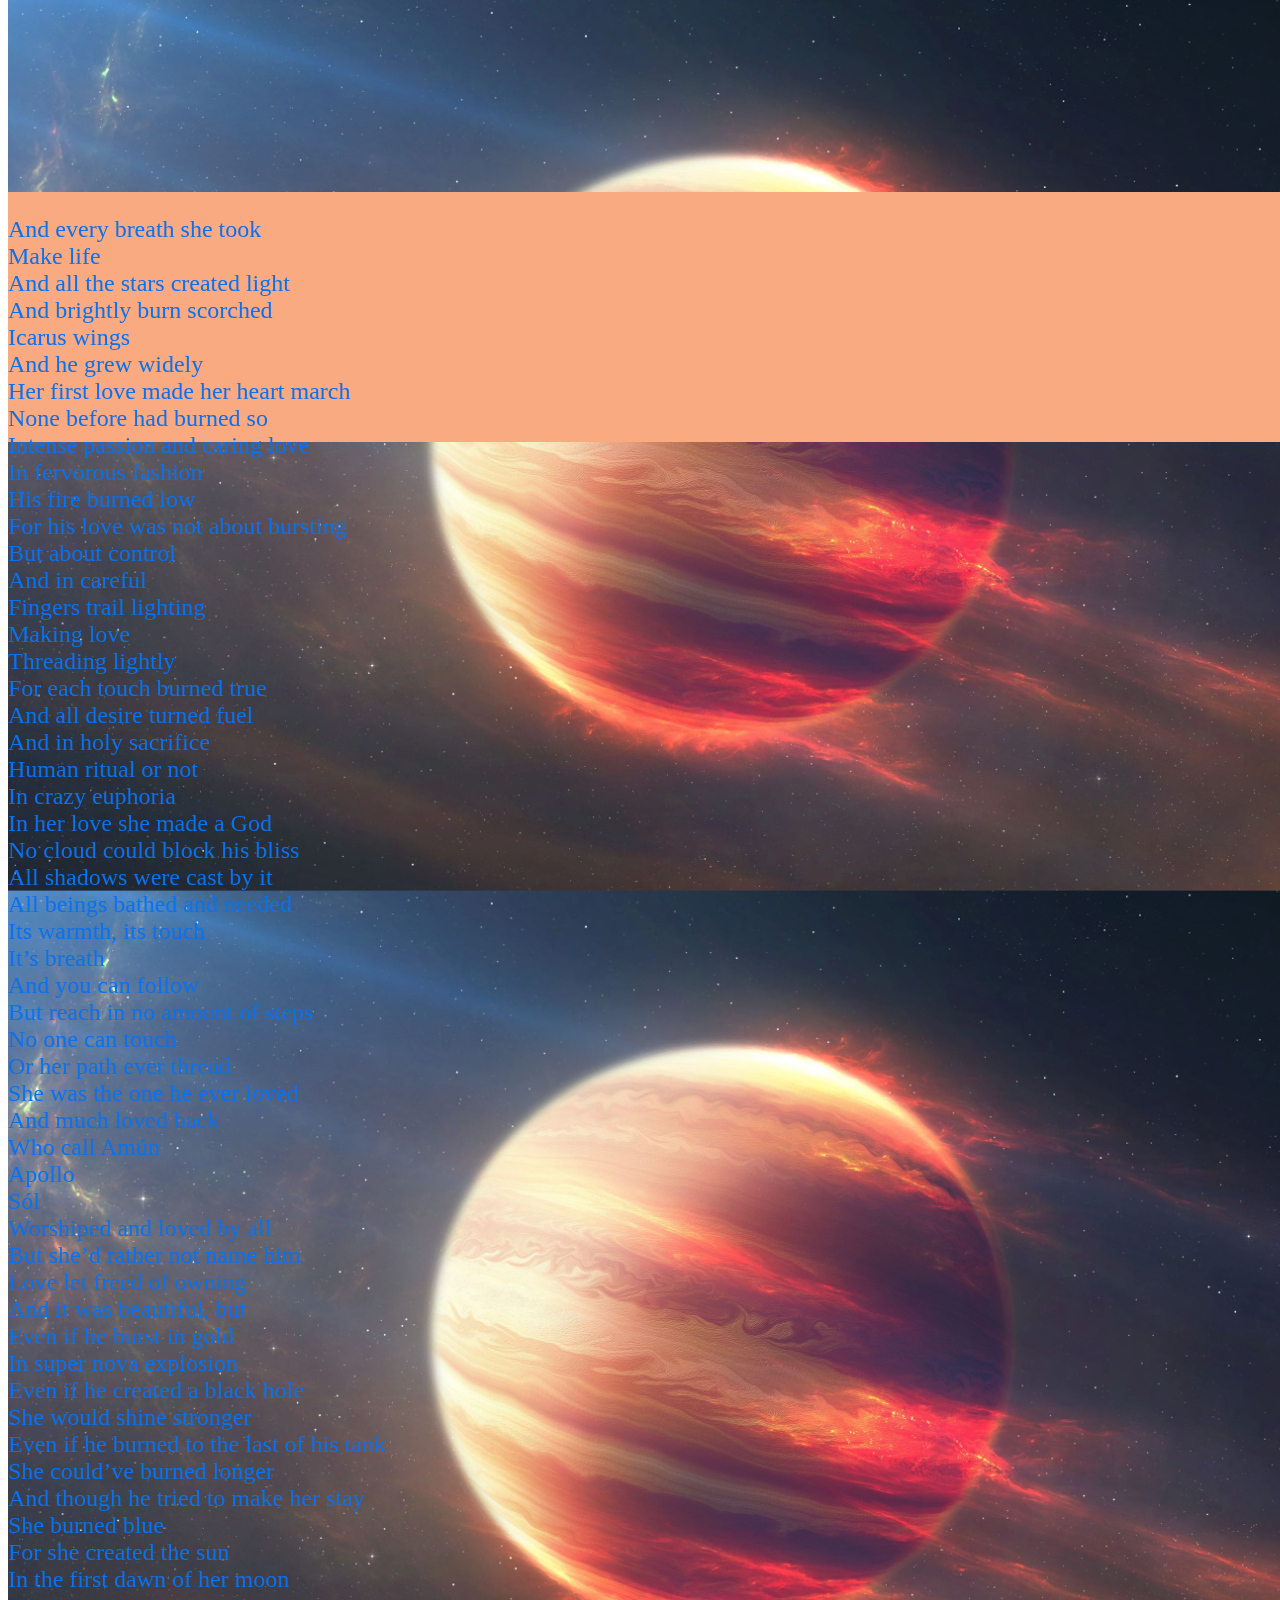
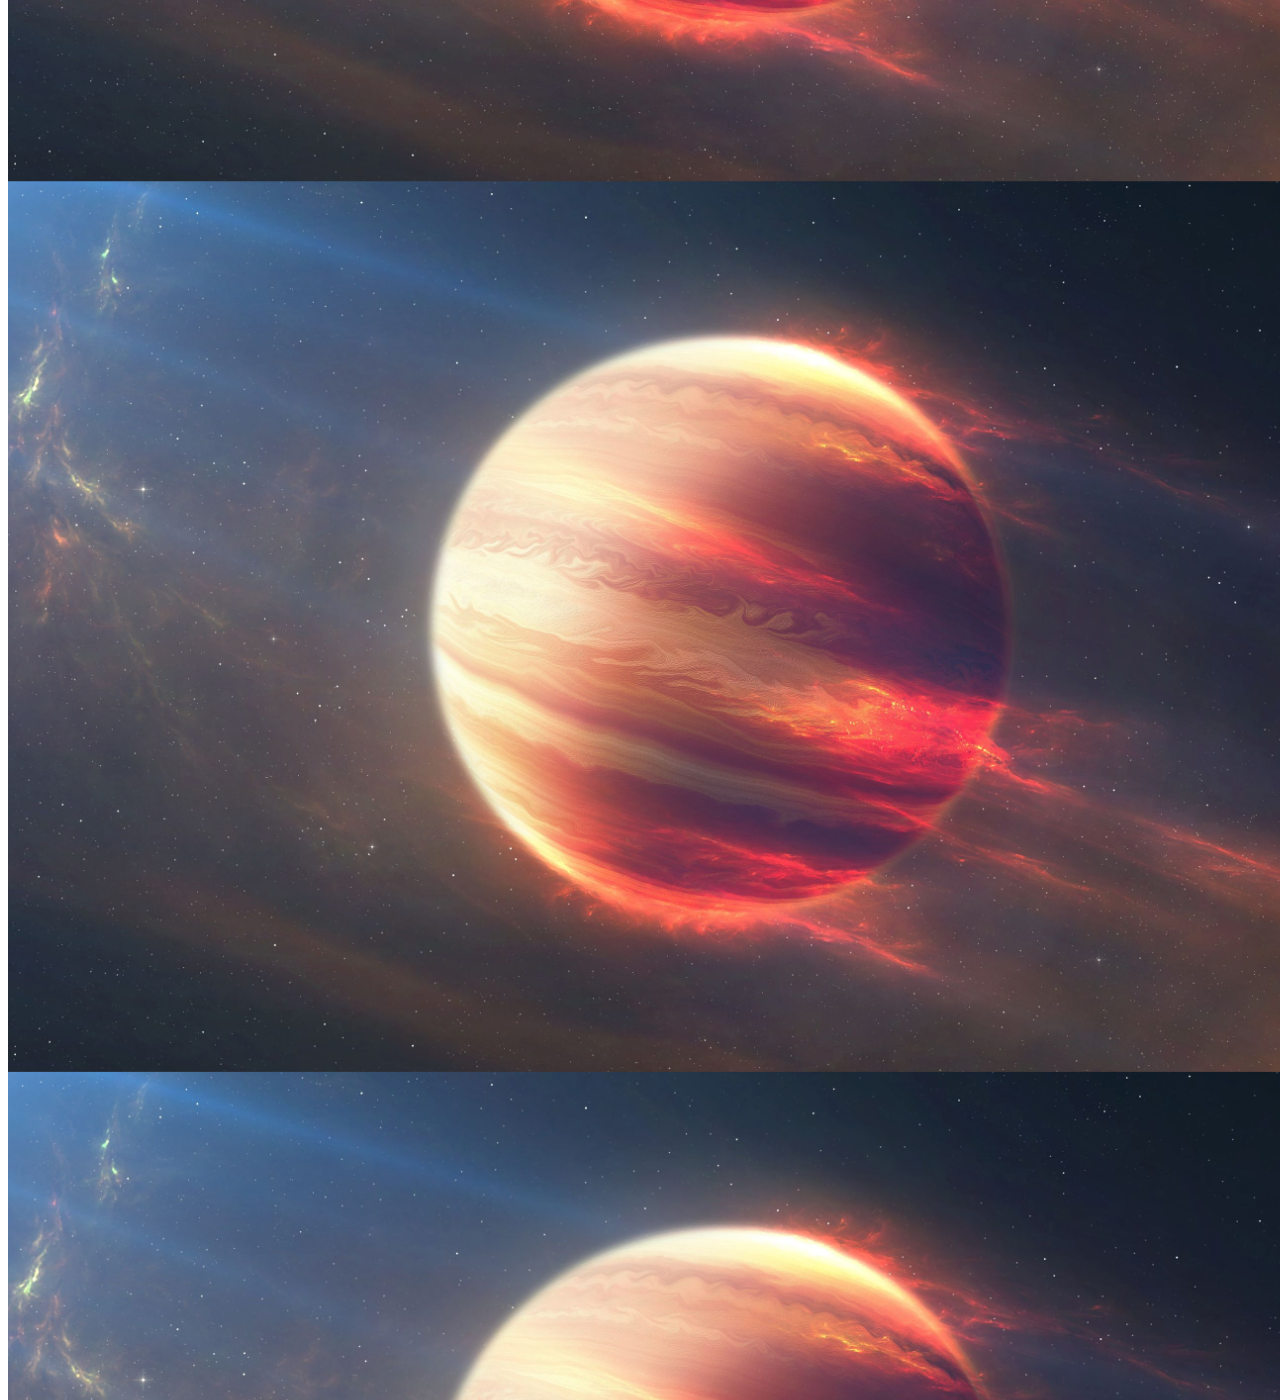
==== First.html @ a0ed2d4e "Myths of the New Age" ====
<!DOCTYPE html>
<html lang="en">
  <head>

    <meta charset="utf-8" />
    <meta name="viewport" content="width=device-width, initial-scale=1" />

    <title>Myths of the New Age</title>

    <link rel="canonical" href="https://glitch-hello-website.glitch.me/" />

    <link rel="stylesheet" media="screen and (min-width: 1200px)" href="First.css" />
  </head>


  <body>
    <div class="square"><div class="reading"></div></div>
</body>
<p id="text">
    And every breath she took<br>
    Make life<br>
    And all the stars created light<br>
    And brightly burn scorched<br>
    Icarus wings<br>
    And he grew widely<br>
    Her first love made her heart march<br>
    None before had burned so<br>
    Intense passion and caring love<br>
    In fervorous fashion<br>
    His fire burned low<br>
    For his love was not about bursting<br>
    But about control<br>
    And in careful<br>
    Fingers trail lighting<br>
    Making love<br>
    Threading lightly<br>
    For each touch burned true<br>
    And all desire turned fuel<br>
    And in holy sacrifice<br>
    Human ritual or not<br>
    In crazy euphoria<br>
    In her love she made a God<br>
    No cloud could block his bliss<br>
    All shadows were cast by it<br>
    All beings bathed and needed<br>
    Its warmth, its touch<br>
    It’s breath<br>
    And you can follow<br> 
    But reach in no amount of steps<br>
    No one can touch<br>
    Or her path ever thread<br>
    She was the one he ever loved<br>
    And much loved back<br>
    Who call Amún<br>
    Apollo<br>
    Sól<br>
    Worshiped and loved by all<br>
    But she’d rather not name him<br>
    Love let freed of owning<br>
    And it was beautiful, but<br>
    Even if he burst in gold<br>
    In super nova explosion<br>
    Even if he created a black hole<br>
    She would shine stronger<br>
    Even if he burned to the last of his tank<br>
    She could’ve burned longer<br>
    And though he tried to make her stay<br>
    She burned blue<br>
    For she created the sun<br>
    In the first dawn of her moon<br>
    
</p>
</html>
---- First.css ----
@import url('https://fonts.googleapis.com/css2?family=Amatic+SC:wght@700&display=swap');
@import url('https://fonts.googleapis.com/css2?family=Amatic+SC:wght@700&family=Cinzel:wght@500&display=swap');

.square {
  background-image: url("Assets/11.jpg");
  background-size: 1425px;
  width: 1425px;
  height: 3000px;
  position: absolute;
  top: 0px;
  z-index: -3;
}
.reading {
  background-color: rgb(250, 170, 129);
  width: 1425px;
  height: 250px;
  position: fixed;
  top: 15vw;
}
#text {
  position: absolute;
  top: 15vw;
  font-size: x-large;
  color: rgb(10, 113, 239);
}

a:link {
  color: plum;
}
a:visited {
  color: burlywood;
}
a:hover {
  color: hotpink;
}
a:active {
  color: blue;
}
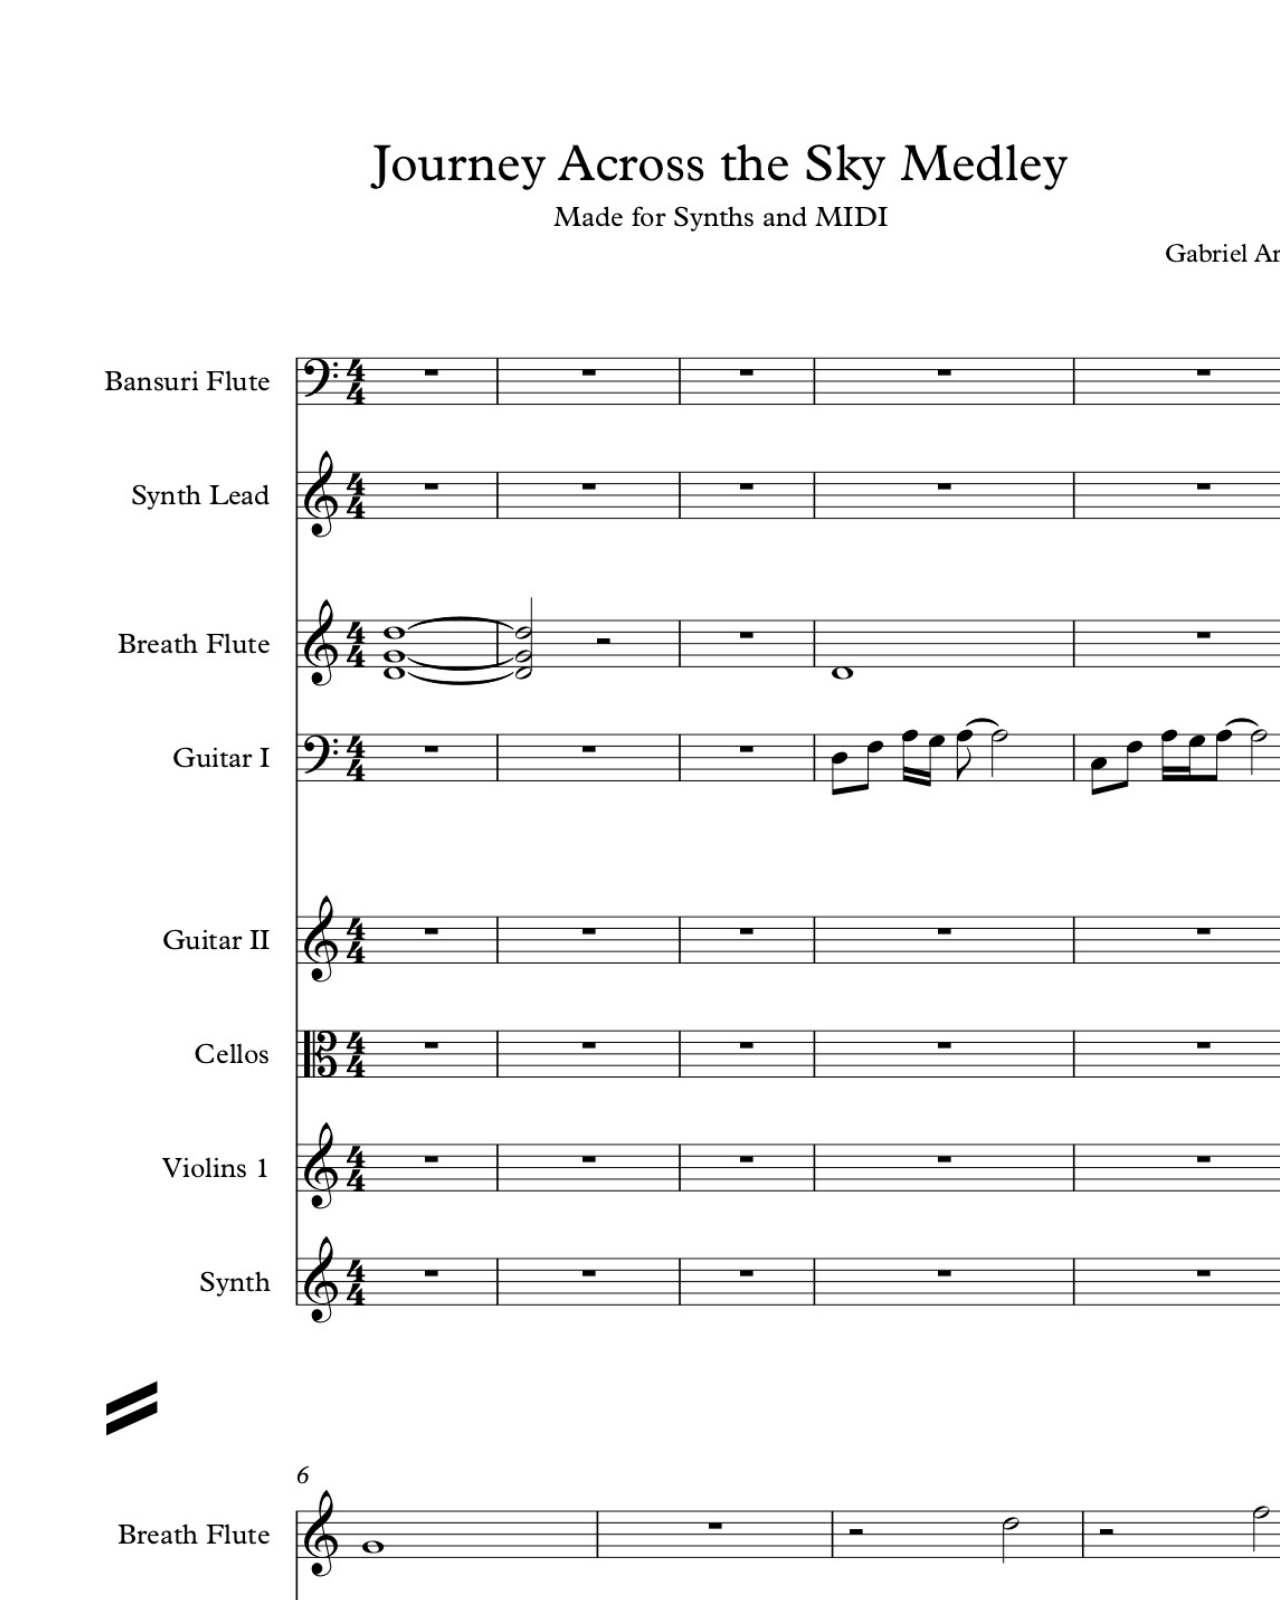
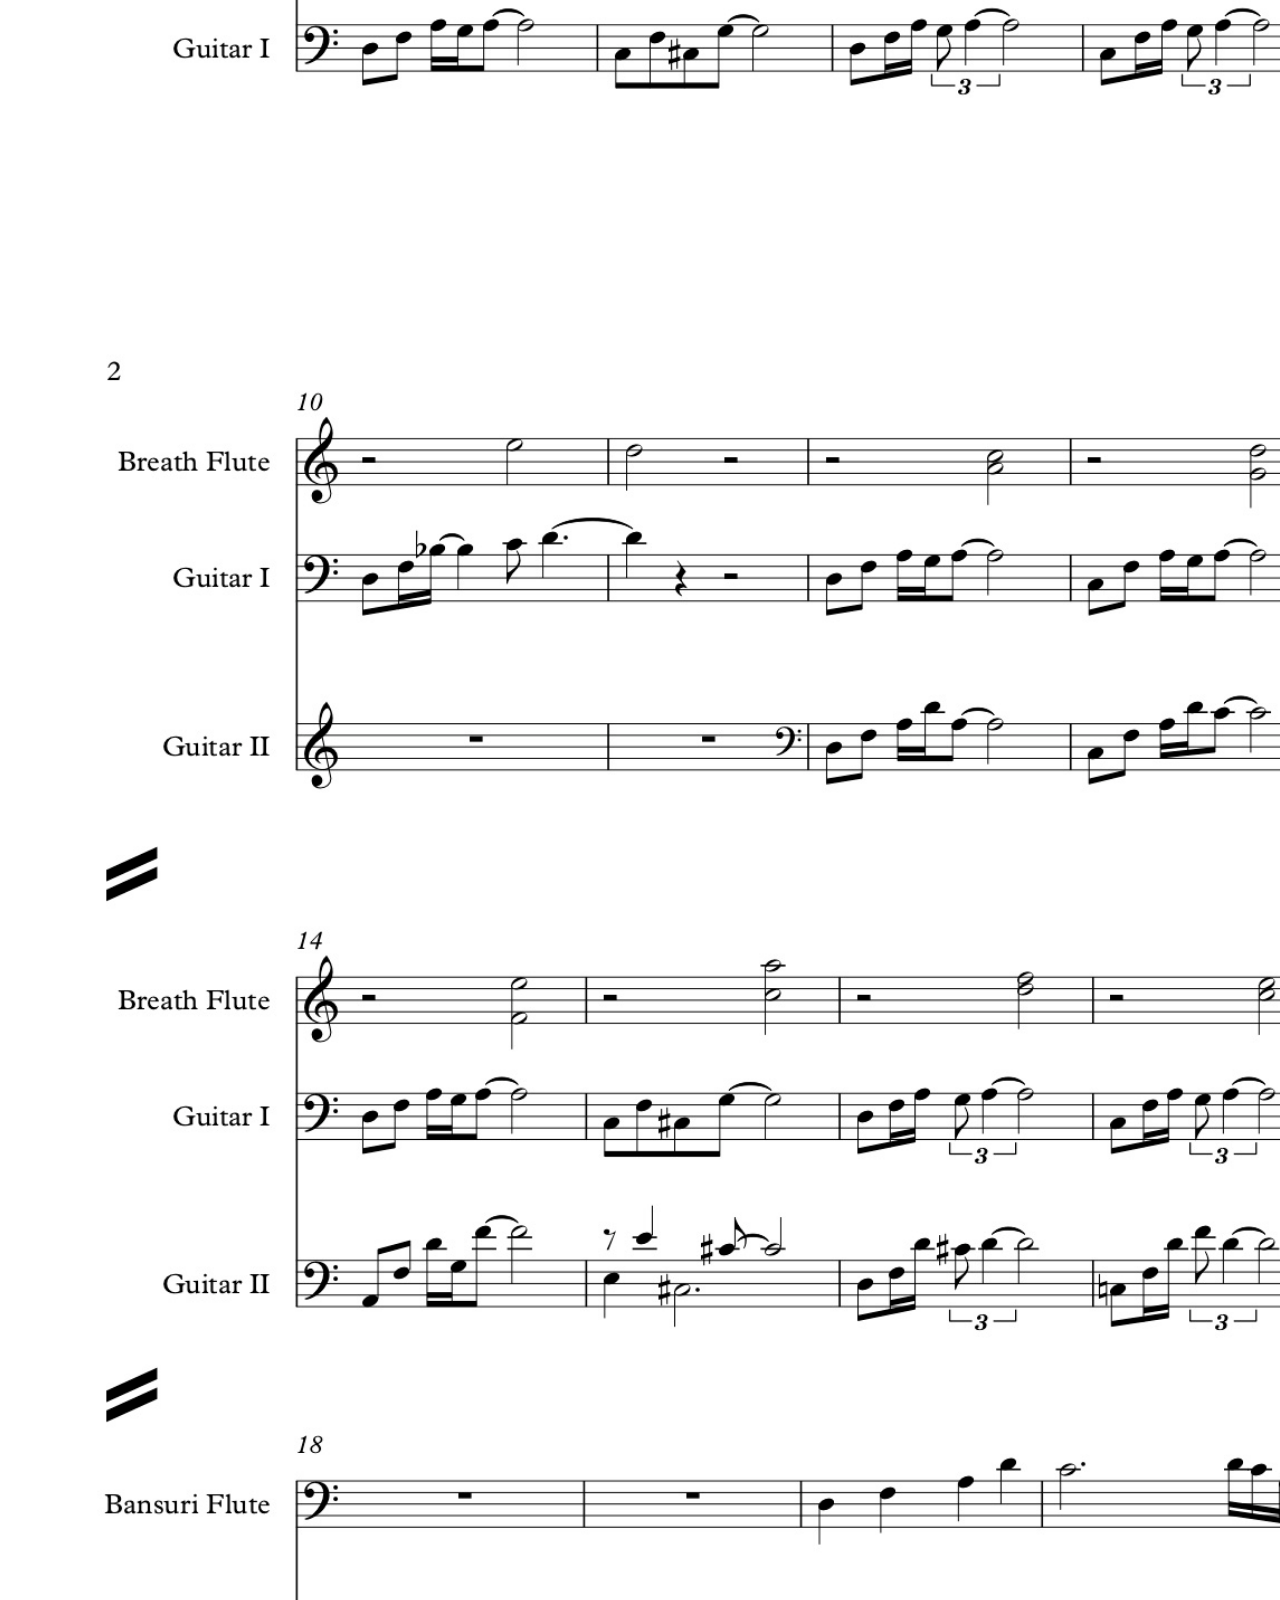
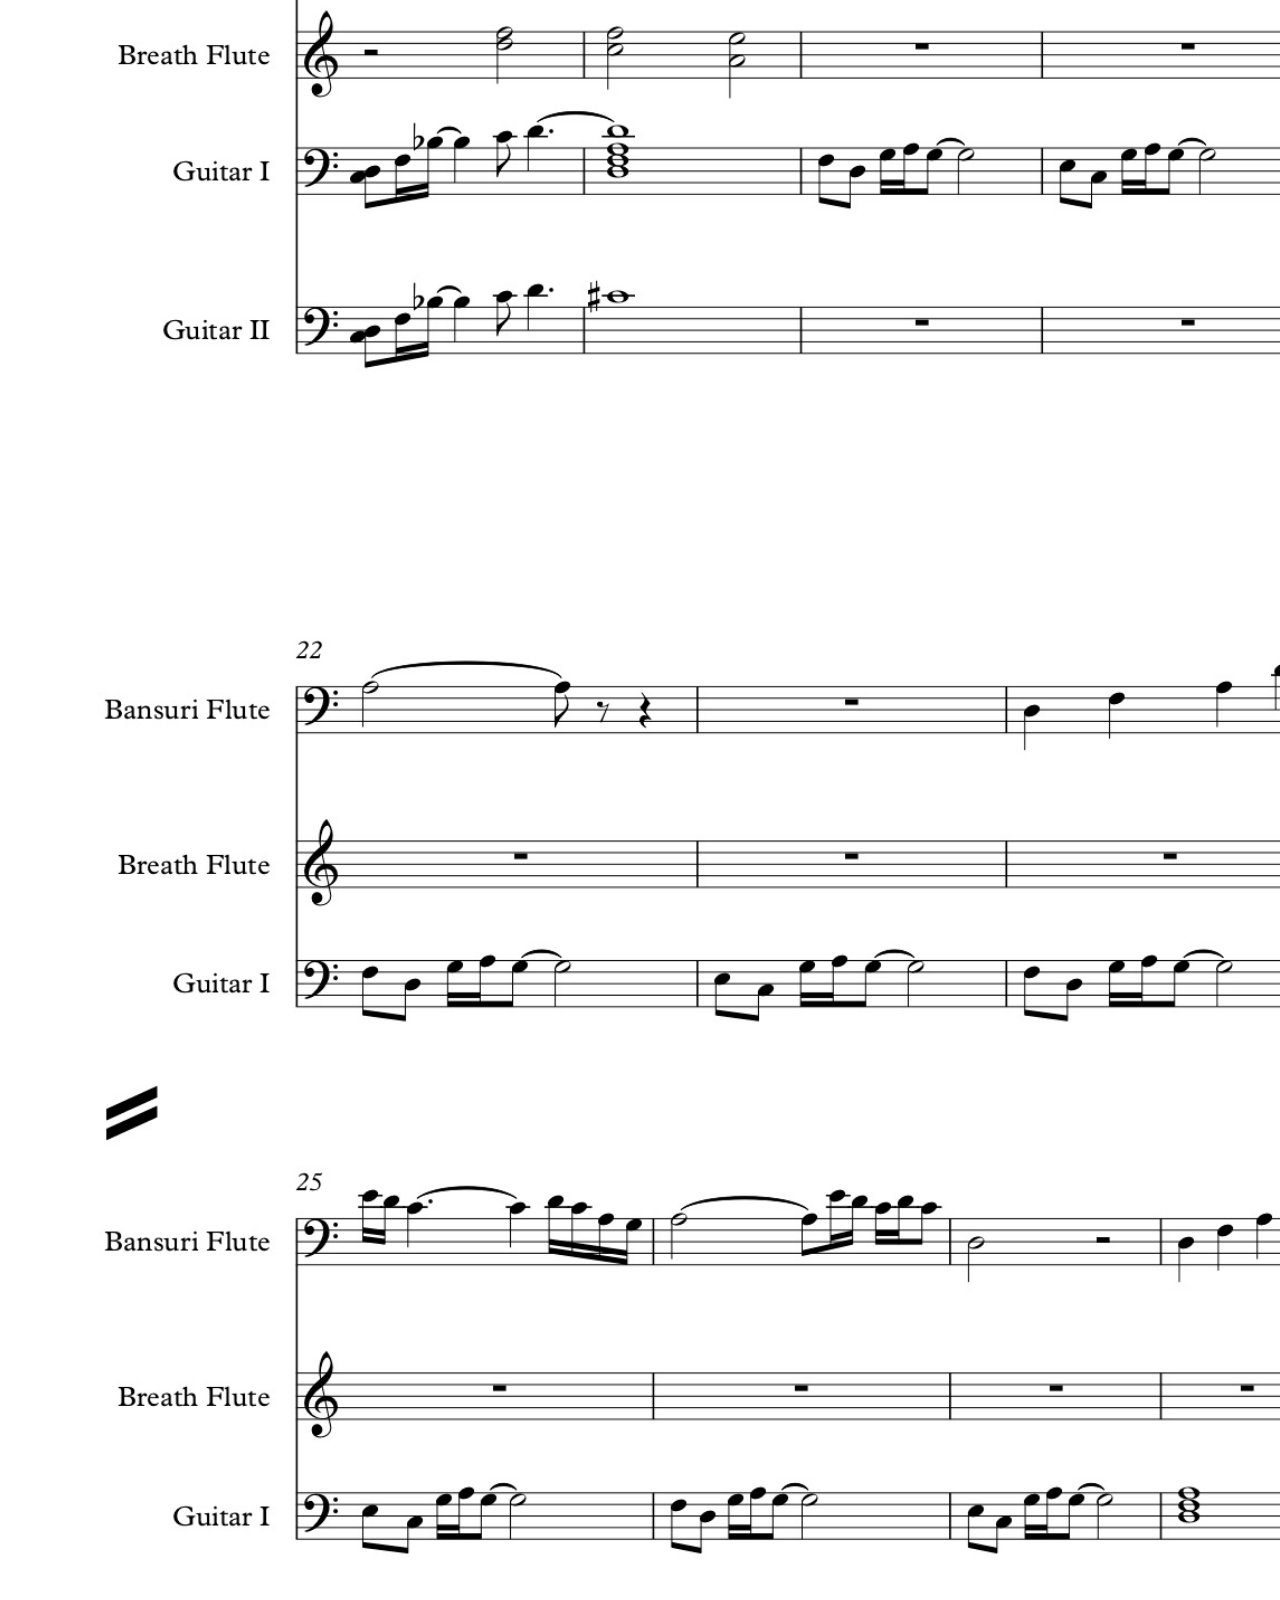
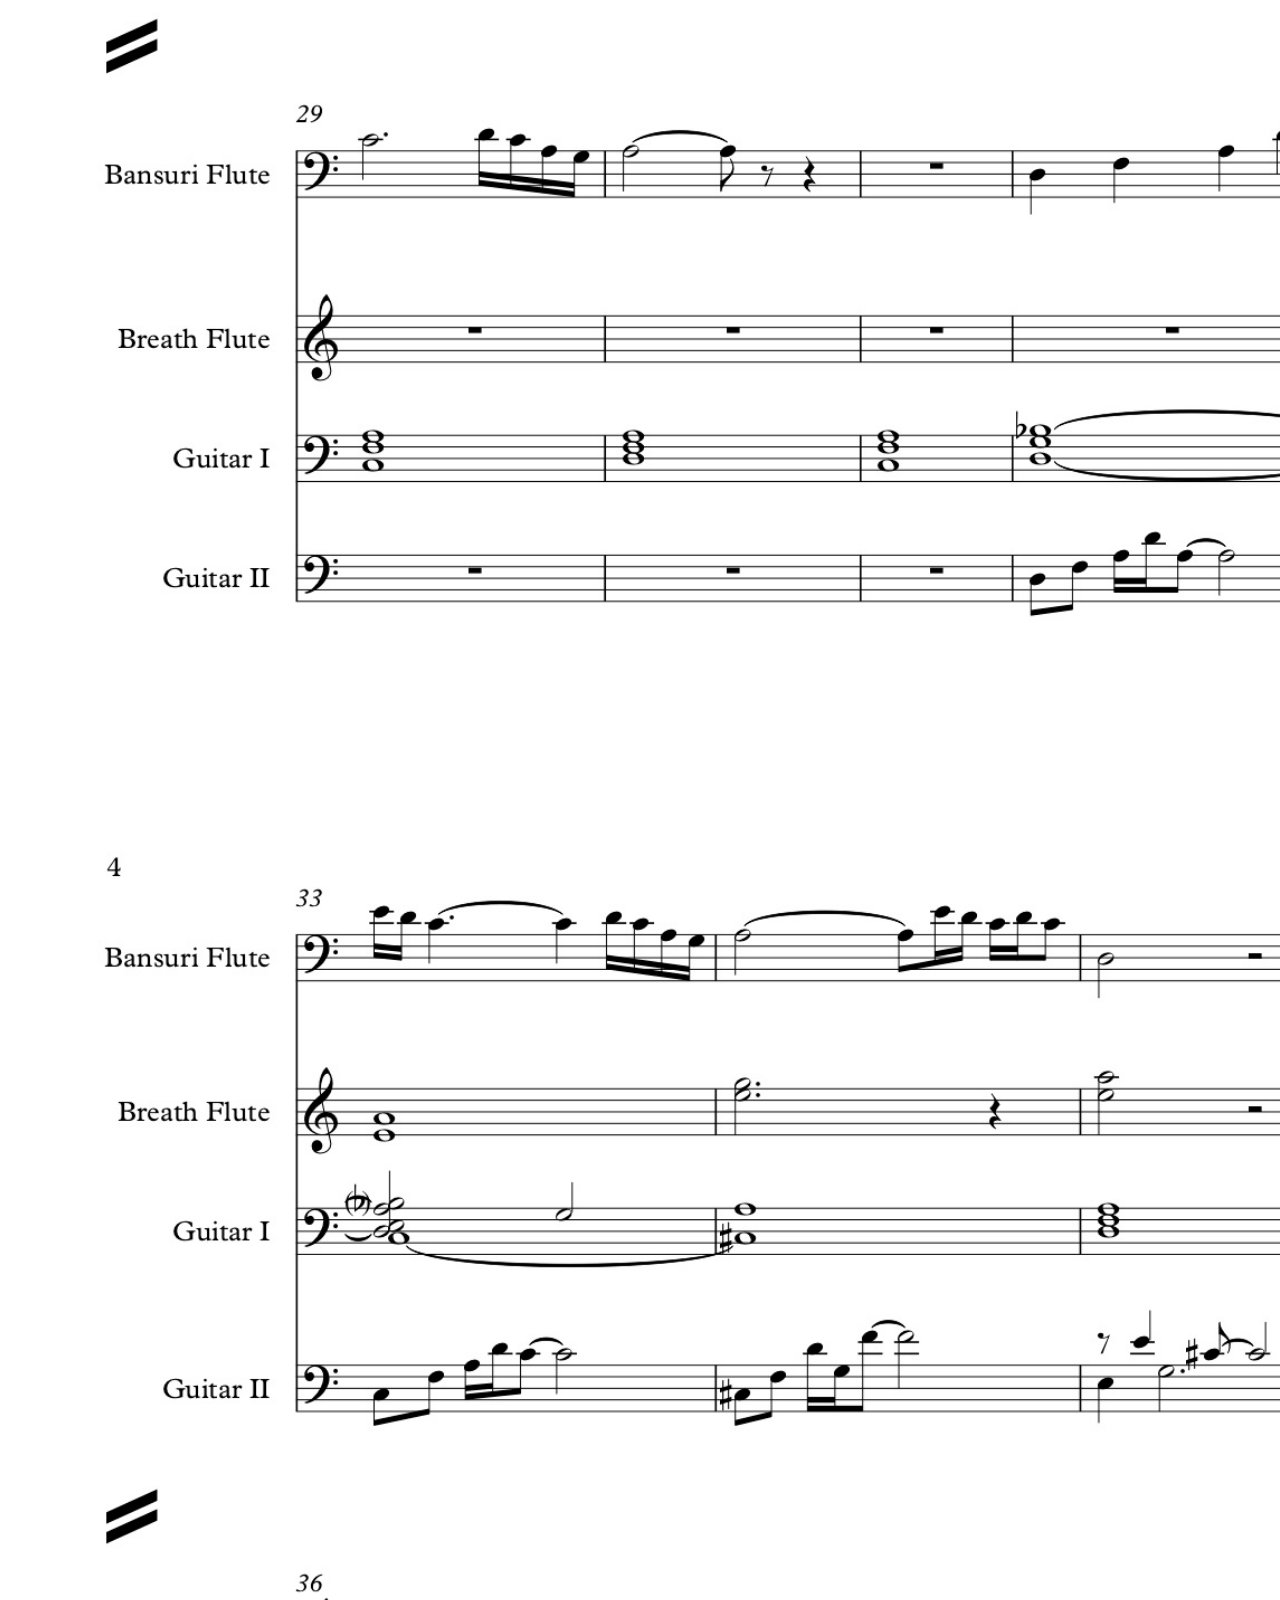
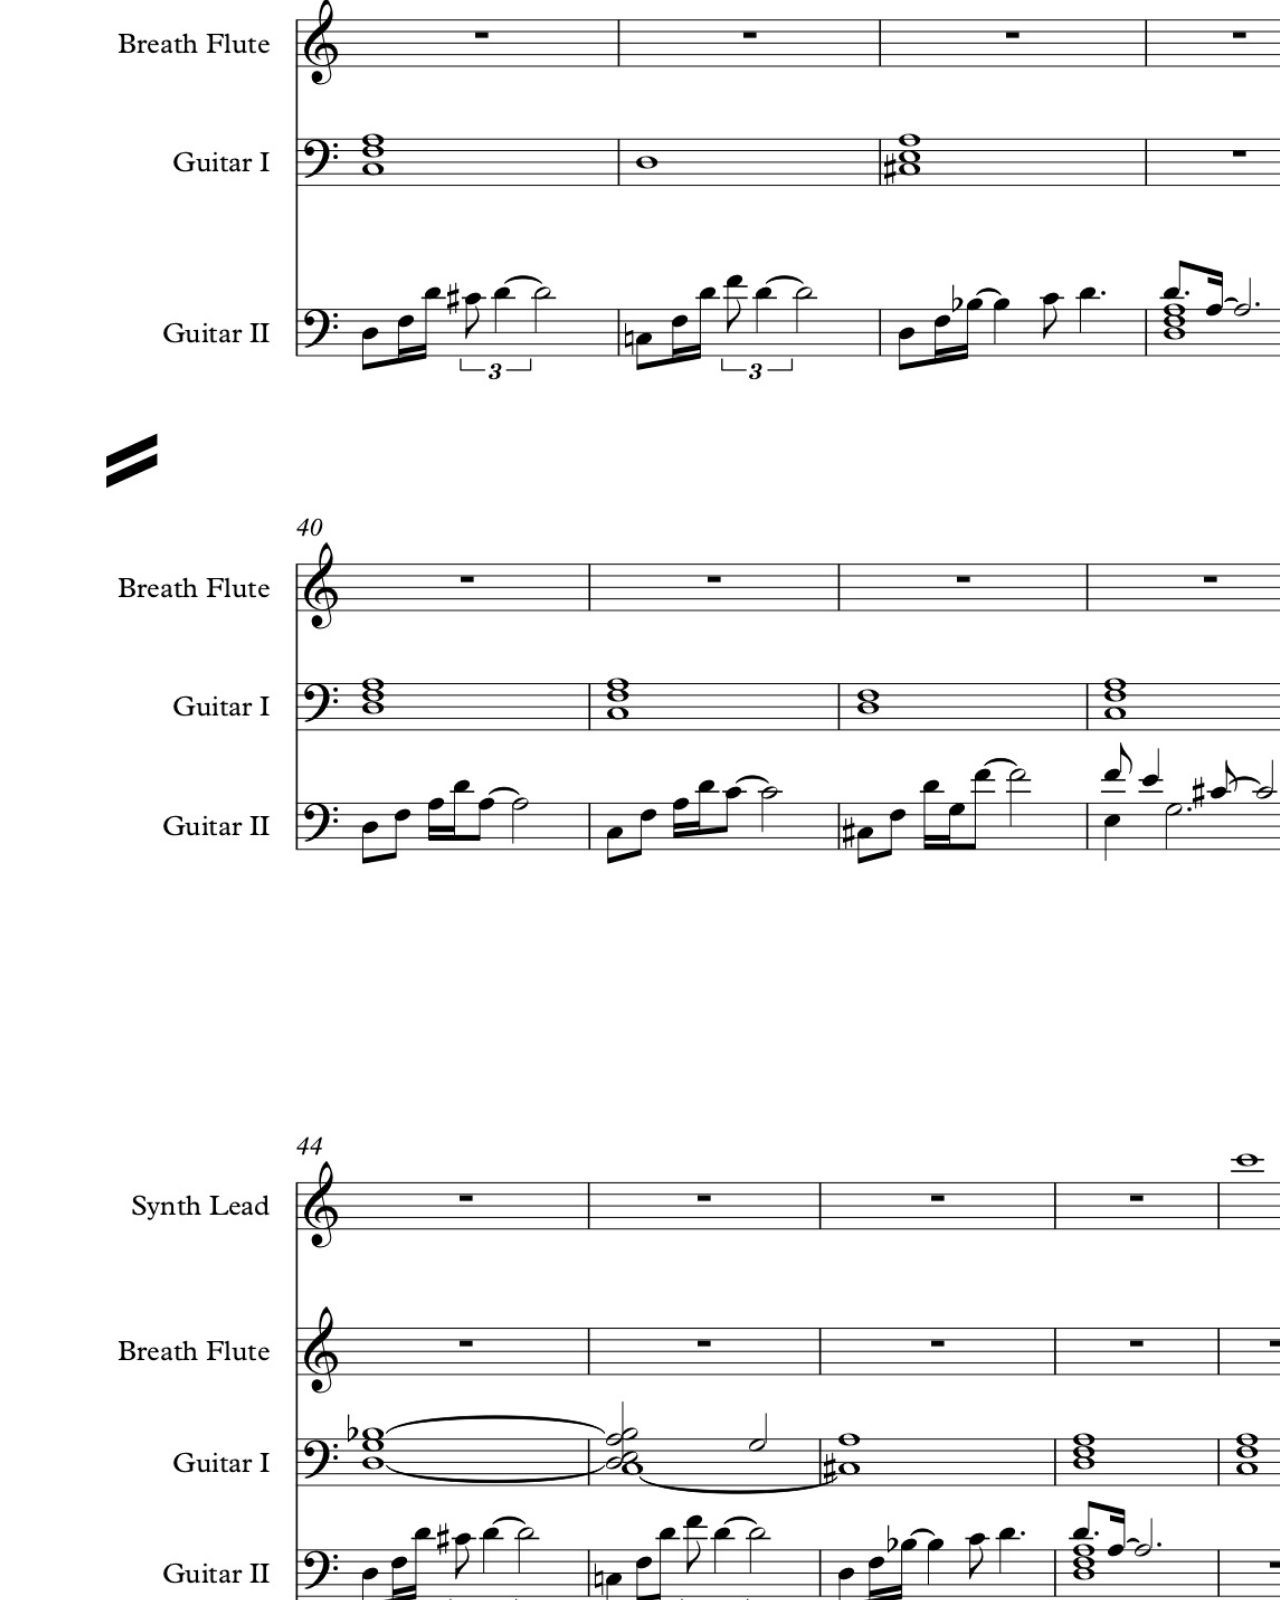
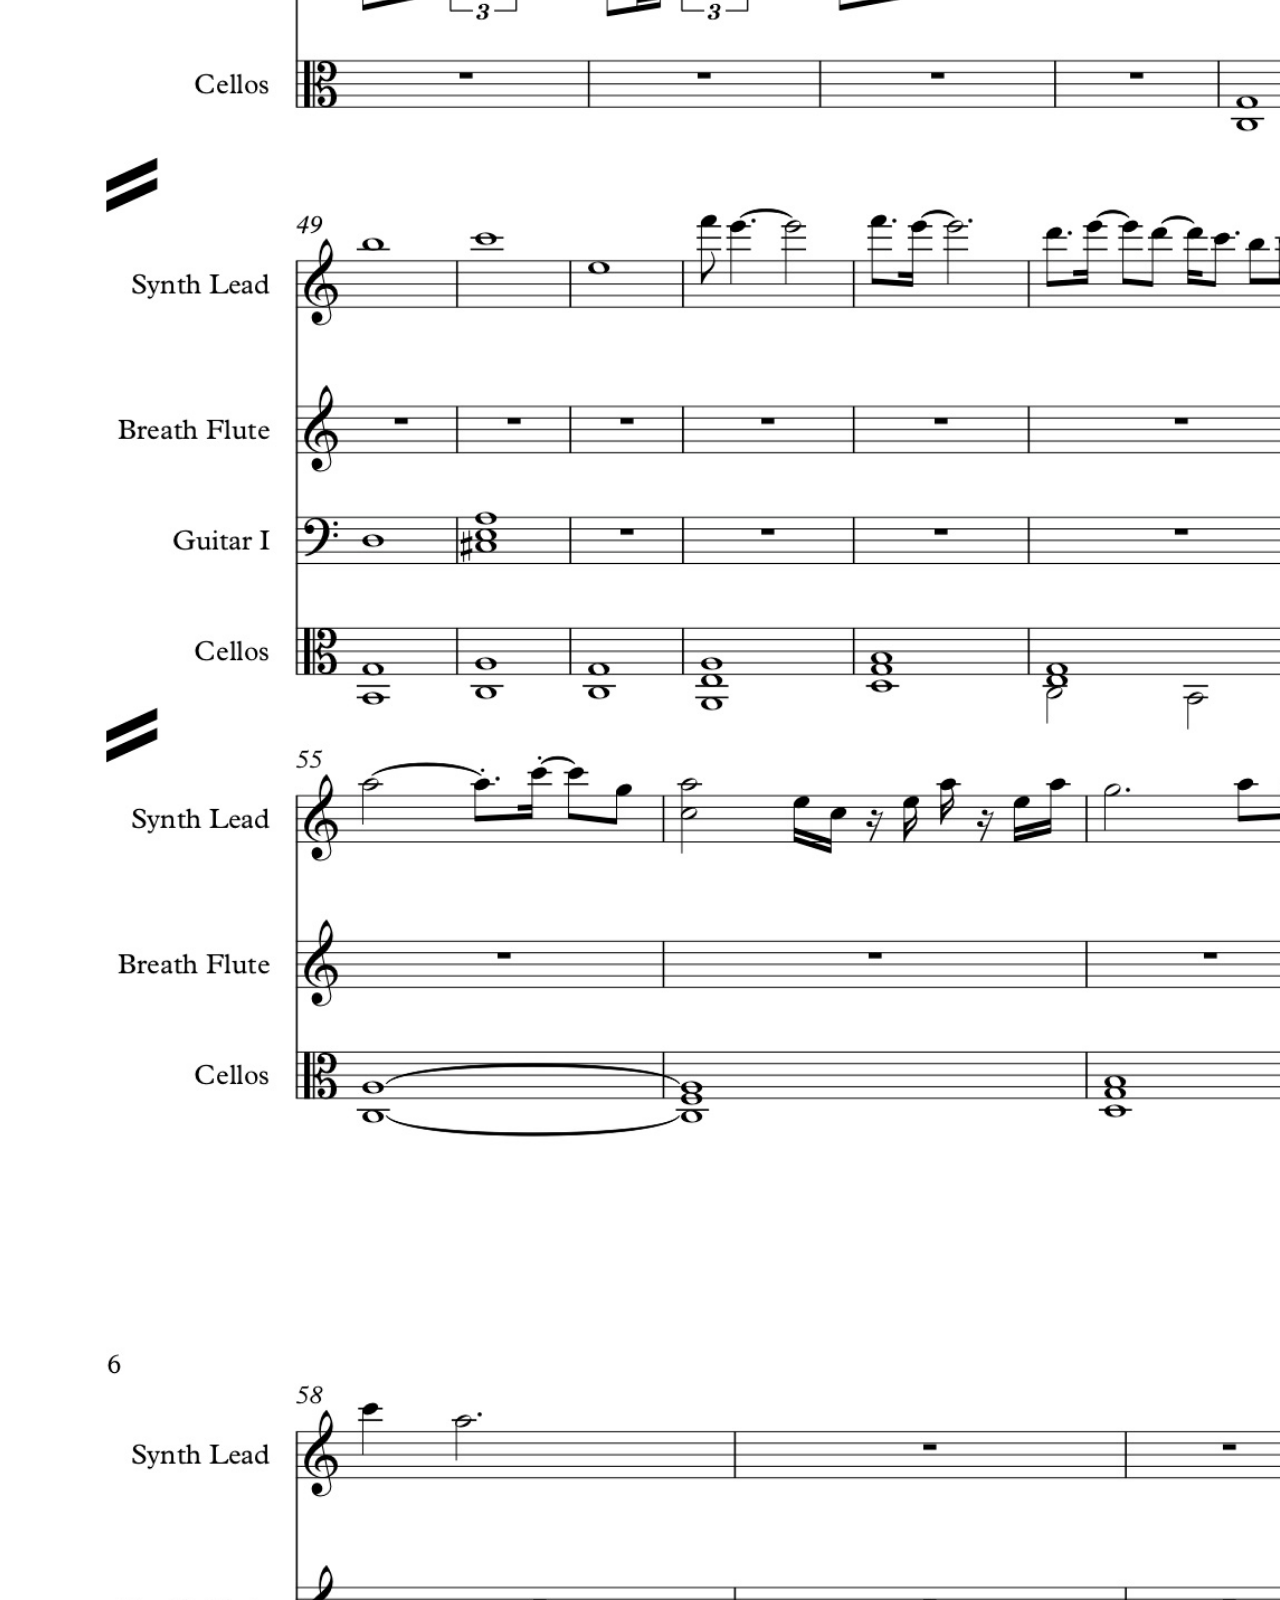
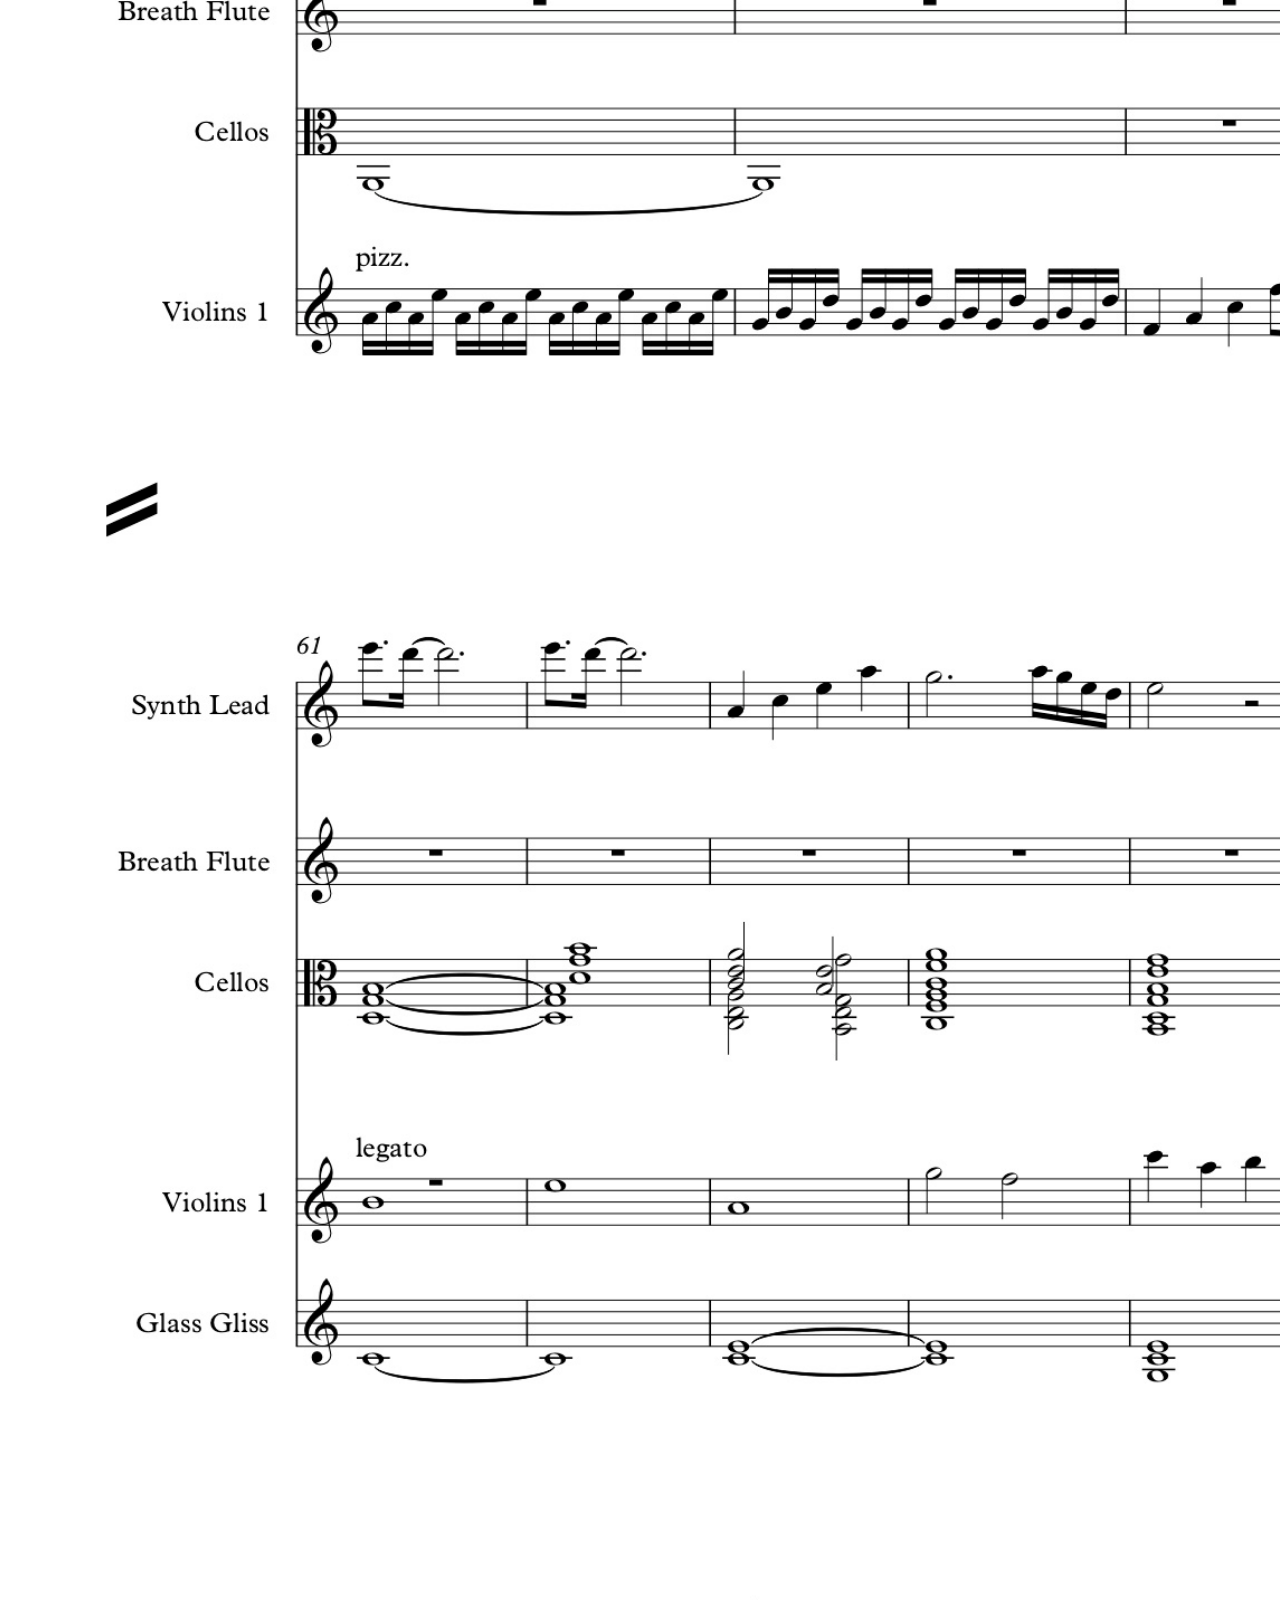
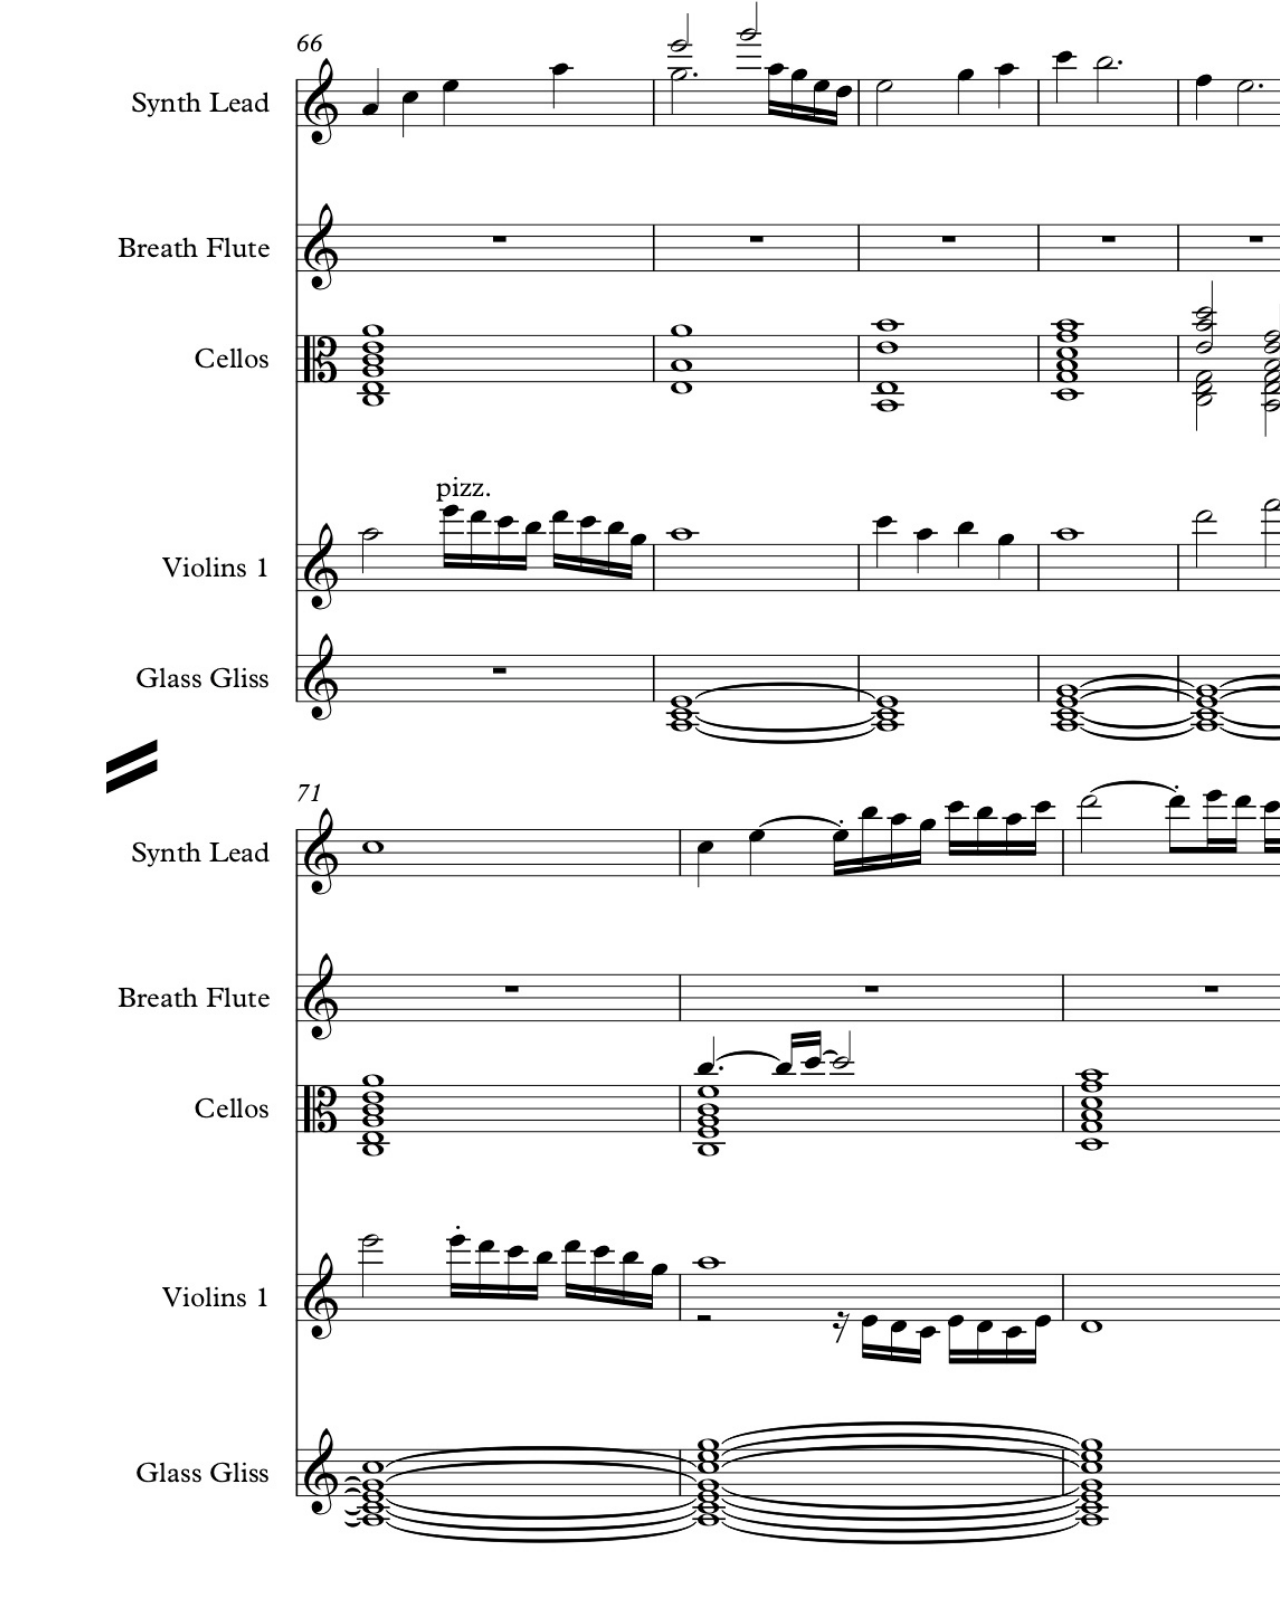
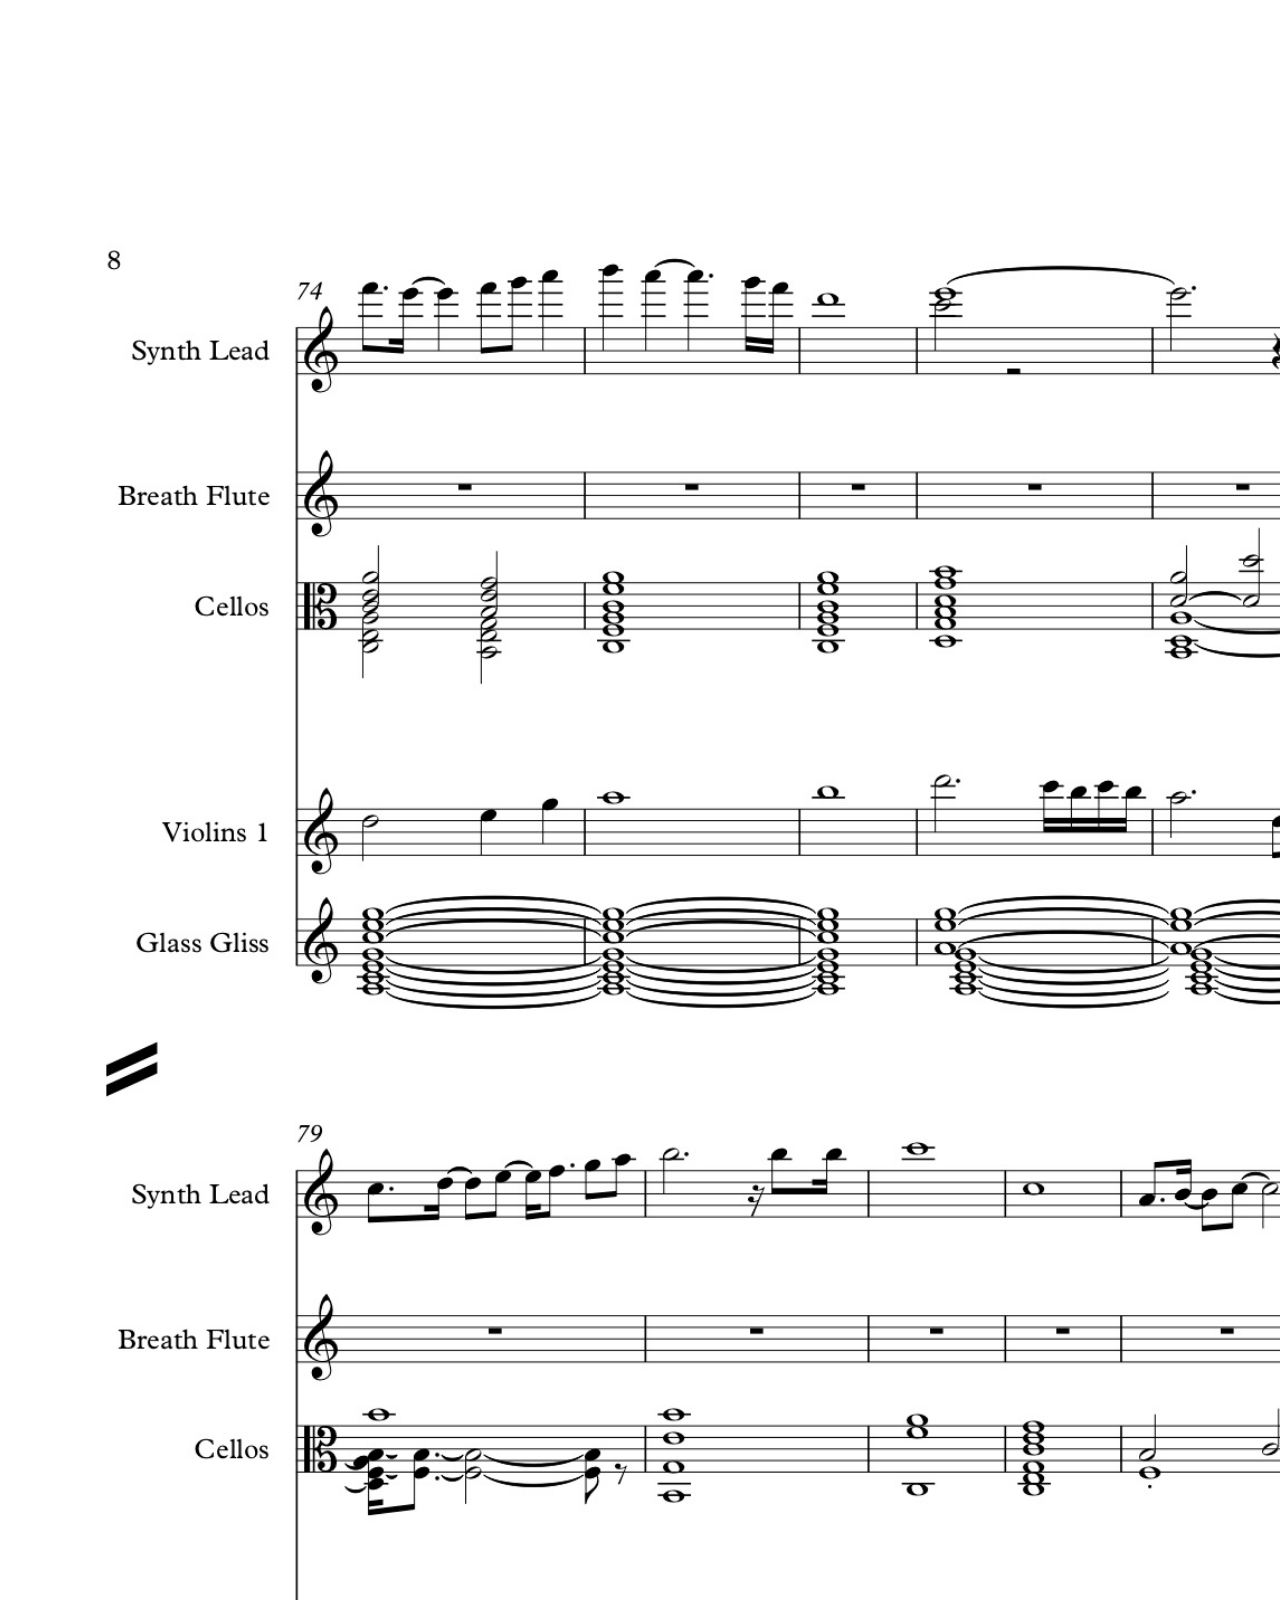
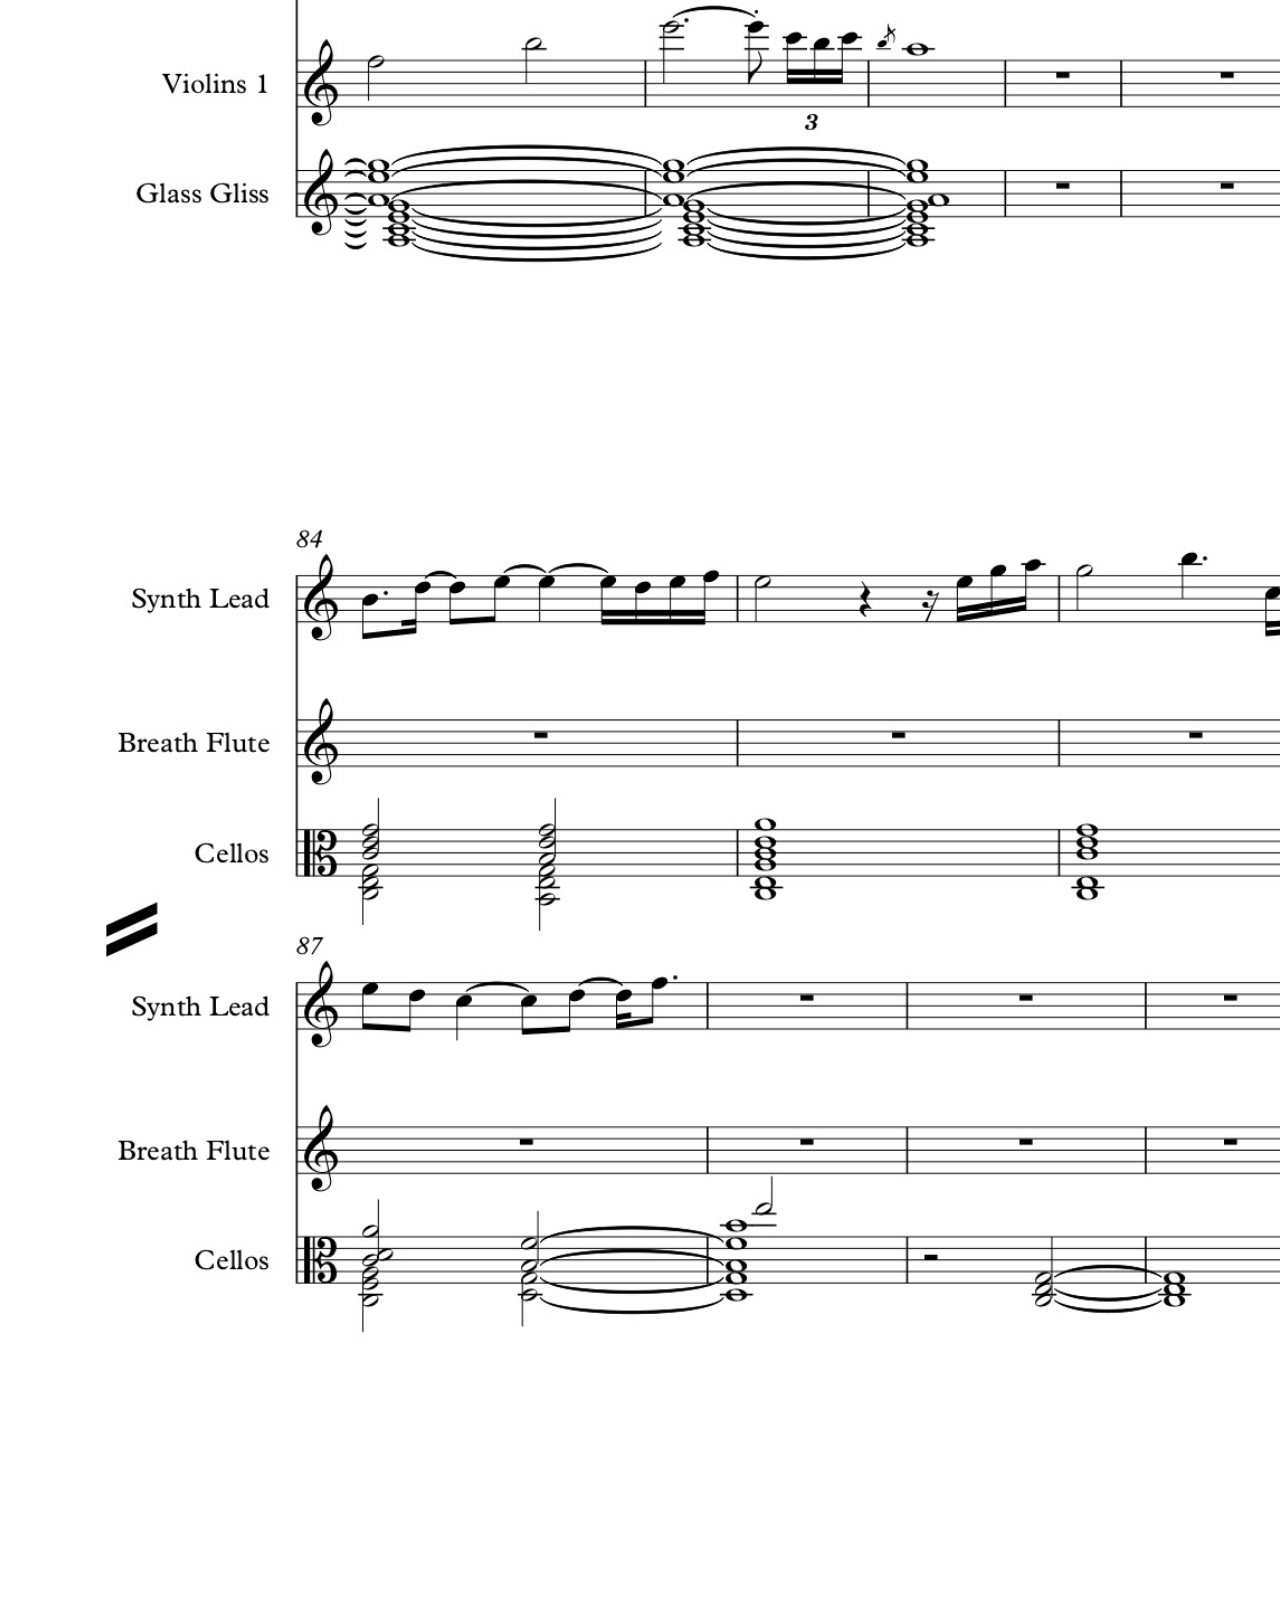
==== commit 0e245655: "j" ====
--- a/First.html
+++ b/First.html
@@ -4,70 +4,27 @@
 
     <meta charset="utf-8" />
     <meta name="viewport" content="width=device-width, initial-scale=1" />
-
     <title>Myths of the New Age</title>
-
     <link rel="canonical" href="https://glitch-hello-website.glitch.me/" />
-
-    <link rel="stylesheet" media="screen and (min-width: 1200px)" href="First.css" />
+    <link rel="stylesheet" href="Style.css" />
   </head>
-
-
   <body>
-    <div class="square"><div class="reading"></div></div>
-</body>
-<p id="text">
-    And every breath she took<br>
-    Make life<br>
-    And all the stars created light<br>
-    And brightly burn scorched<br>
-    Icarus wings<br>
-    And he grew widely<br>
-    Her first love made her heart march<br>
-    None before had burned so<br>
-    Intense passion and caring love<br>
-    In fervorous fashion<br>
-    His fire burned low<br>
-    For his love was not about bursting<br>
-    But about control<br>
-    And in careful<br>
-    Fingers trail lighting<br>
-    Making love<br>
-    Threading lightly<br>
-    For each touch burned true<br>
-    And all desire turned fuel<br>
-    And in holy sacrifice<br>
-    Human ritual or not<br>
-    In crazy euphoria<br>
-    In her love she made a God<br>
-    No cloud could block his bliss<br>
-    All shadows were cast by it<br>
-    All beings bathed and needed<br>
-    Its warmth, its touch<br>
-    It’s breath<br>
-    And you can follow<br> 
-    But reach in no amount of steps<br>
-    No one can touch<br>
-    Or her path ever thread<br>
-    She was the one he ever loved<br>
-    And much loved back<br>
-    Who call Amún<br>
-    Apollo<br>
-    Sól<br>
-    Worshiped and loved by all<br>
-    But she’d rather not name him<br>
-    Love let freed of owning<br>
-    And it was beautiful, but<br>
-    Even if he burst in gold<br>
-    In super nova explosion<br>
-    Even if he created a black hole<br>
-    She would shine stronger<br>
-    Even if he burned to the last of his tank<br>
-    She could’ve burned longer<br>
-    And though he tried to make her stay<br>
-    She burned blue<br>
-    For she created the sun<br>
-    In the first dawn of her moon<br>
-    
-</p>
-</html>+    <img src="Assets/JourneyAcrosstheSky.jpg"
+    width="1425px">
+    <img src="Assets/JourneyAcrosstheSky2.jpg"
+    width="1425px">
+    <img src="Assets/JourneyAcrosstheSky3.jpg"
+    width="1425px">
+    <img src="Assets/JourneyAcrosstheSky4.jpg"
+    width="1425px">
+    <img src="Assets/JourneyAcrosstheSky5.jpg"
+    width="1425px">
+    <img src="Assets/JourneyAcrosstheSky6.jpg"
+    width="1425px">
+    <img src="Assets/JourneyAcrosstheSky7.jpg"
+    width="1425px">
+    <img src="Assets/JourneyAcrosstheSky8.jpg"
+    width="1425px">
+    <img src="Assets/JourneyAcrosstheSky9.jpg"
+    width="1425px">
+  </body>--- a/Style.css
+++ b/Style.css
@@ -0,0 +1,171 @@
+@import url('https://fonts.googleapis.com/css2?family=Amatic+SC:wght@700&display=swap');
+@import url('https://fonts.googleapis.com/css2?family=Amatic+SC:wght@700&family=Cinzel:wght@500&display=swap');
+
+.square {
+  background-image: url("Assets/forest.jpeg");
+  width: 1425px;
+  height: 3000px;
+  position: absolute;
+  top: 30px;
+  z-index: -3;
+}
+.reading {
+  background-color: rgb(198, 244, 241);
+  width: 1425px;
+  height: 250px;
+  position: fixed;
+  top: 15vw;
+}
+#text {
+  position: absolute;
+  top: 100vw;
+  font-size: x-large;
+  color: darkgreen;
+}
+.box {
+
+  background-image: url("Assets/5.jpg");
+  background-size: 1425px;
+  width: 1267px;
+  height: 300px;
+  text-align: center;
+  font-size: 50px;
+  font-family: monospace;
+  color: paleturquoise;
+  padding: 60px;
+  font-family: 'Cinzel', 'Times New Roman', Times, serif;
+  border: 20px solid black;
+}
+a:link {
+  color: plum;
+}
+a:visited {
+  color: burlywood;
+}
+a:hover {
+  color: hotpink;
+}
+a:active {
+  color: blue;
+}
+.box1 {
+  border-radius: 200px;
+  background-image: url("Assets/4.jpg");
+  background-size: 700px;
+  position: relative;
+  width: 200px;
+  text-align: center;
+  font-size: 70px;
+  font-family: monospace;
+  padding: 80px;
+  top: 5vw;
+  margin-left: 5vw;
+  font-family: "Amatic SC","Times New Roman", Times, serif;
+  color: lightblue;
+}
+.box2 {
+  border-radius: 500px;
+  width: 200px;
+  height: 200px;
+  background-image: url("Assets/3.jpg");
+  position: absolute;
+  background-size: 500px;
+  text-align: center;
+  font-size: 70px;
+  font-family: monospace;
+  padding: 80px;
+  color: plum;
+  font-family: "Amatic SC","Times New Roman", Times, serif;
+  margin-left: 5vw;
+  top: 70vw;
+  z-index: -2;
+}
+.box3 {
+  border-radius: 200px;
+  position: absolute;
+  z-index: -1;
+  background-image: url("Assets/12.jpg");
+  background-size: 700px;
+  width: 370px;
+  height: 300px;
+  text-align: center;
+  font-size: 70px;
+  color: lavender;
+  font-family: monospace;
+  padding: 40px;
+  font-family: "Amatic SC","Times New Roman", Times, serif;
+  margin-left: 30vw;
+  top: 50vw;
+}
+.box4 {
+  border-radius: 200px;
+  background-image: url("Assets/Sea.jpg");
+  background-size: 550px;
+  position: absolute;
+  margin-top: 30vw;
+  z-index: 100;
+  width: 360px;
+  height: 195px;
+  color: plum;
+  text-align: center;
+  font-size: 60px;
+  font-family: monospace;
+  padding: 70px;
+  font-family: "Amatic SC","Times New Roman", Times, serif;
+  margin-left: 58vw;
+  top: 5vw;
+}
+.box5 {
+  border-radius: 300px;
+  background-image: url("Assets/6.jpg");
+  background-size: 800px;
+  color: lightpink;
+  position: absolute;
+  margin-top: 30vw;
+  z-index: 100;
+  width: 400px;
+  height: 370px;
+  text-align: center;
+  font-size: 70px;
+  font-family: monospace;
+  padding: 40px;
+  font-family: "Amatic SC","Times New Roman", Times, serif;
+  margin-left: 63vw;
+  top: 30vw;
+}
+.box6 {
+  border-radius: 300px;
+  background-image: url("Assets/10.jpg");
+  background-size: 850px;
+  color: lightpink;
+  position: absolute;
+  margin-top: 30vw;
+  z-index: 100;
+  width: 400px;
+  height: 370px;
+  text-align: center;
+  font-size: 70px;
+  font-family: monospace;
+  padding: 40px;
+  font-family: "Amatic SC","Times New Roman", Times, serif;
+  margin-left: 2vw;
+  top: 140vw;
+}
+.box7 {
+  border-radius: 300px;
+  background-image: url("Assets/19.jpg");
+  background-size: 700px;
+  color: lightpink;
+  position: absolute;
+  margin-top: 30vw;
+  z-index: 100;
+  width: 400px;
+  height: 370px;
+  text-align: center;
+  font-size: 70px;
+  font-family: monospace;
+  padding: 40px;
+  font-family: "Amatic SC","Times New Roman", Times, serif;
+  margin-left: 60vw;
+  top: 140vw;
+}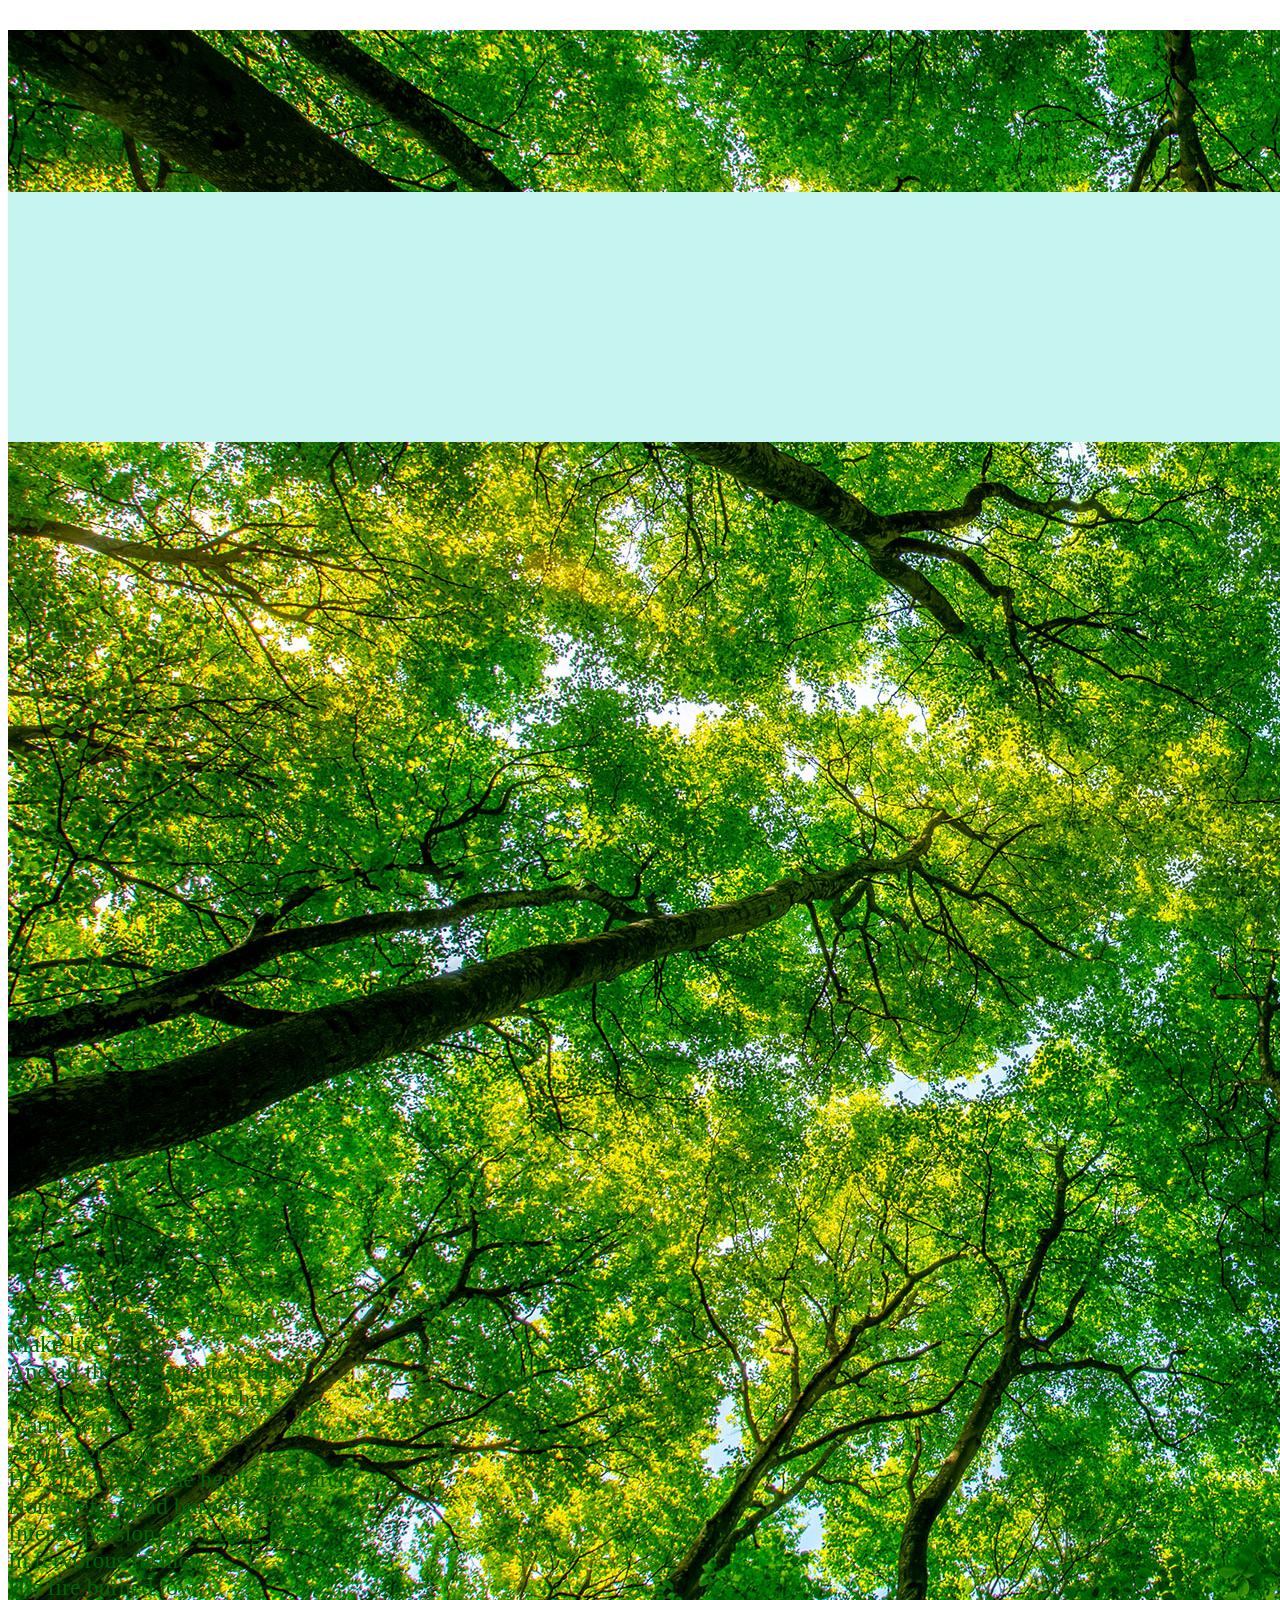
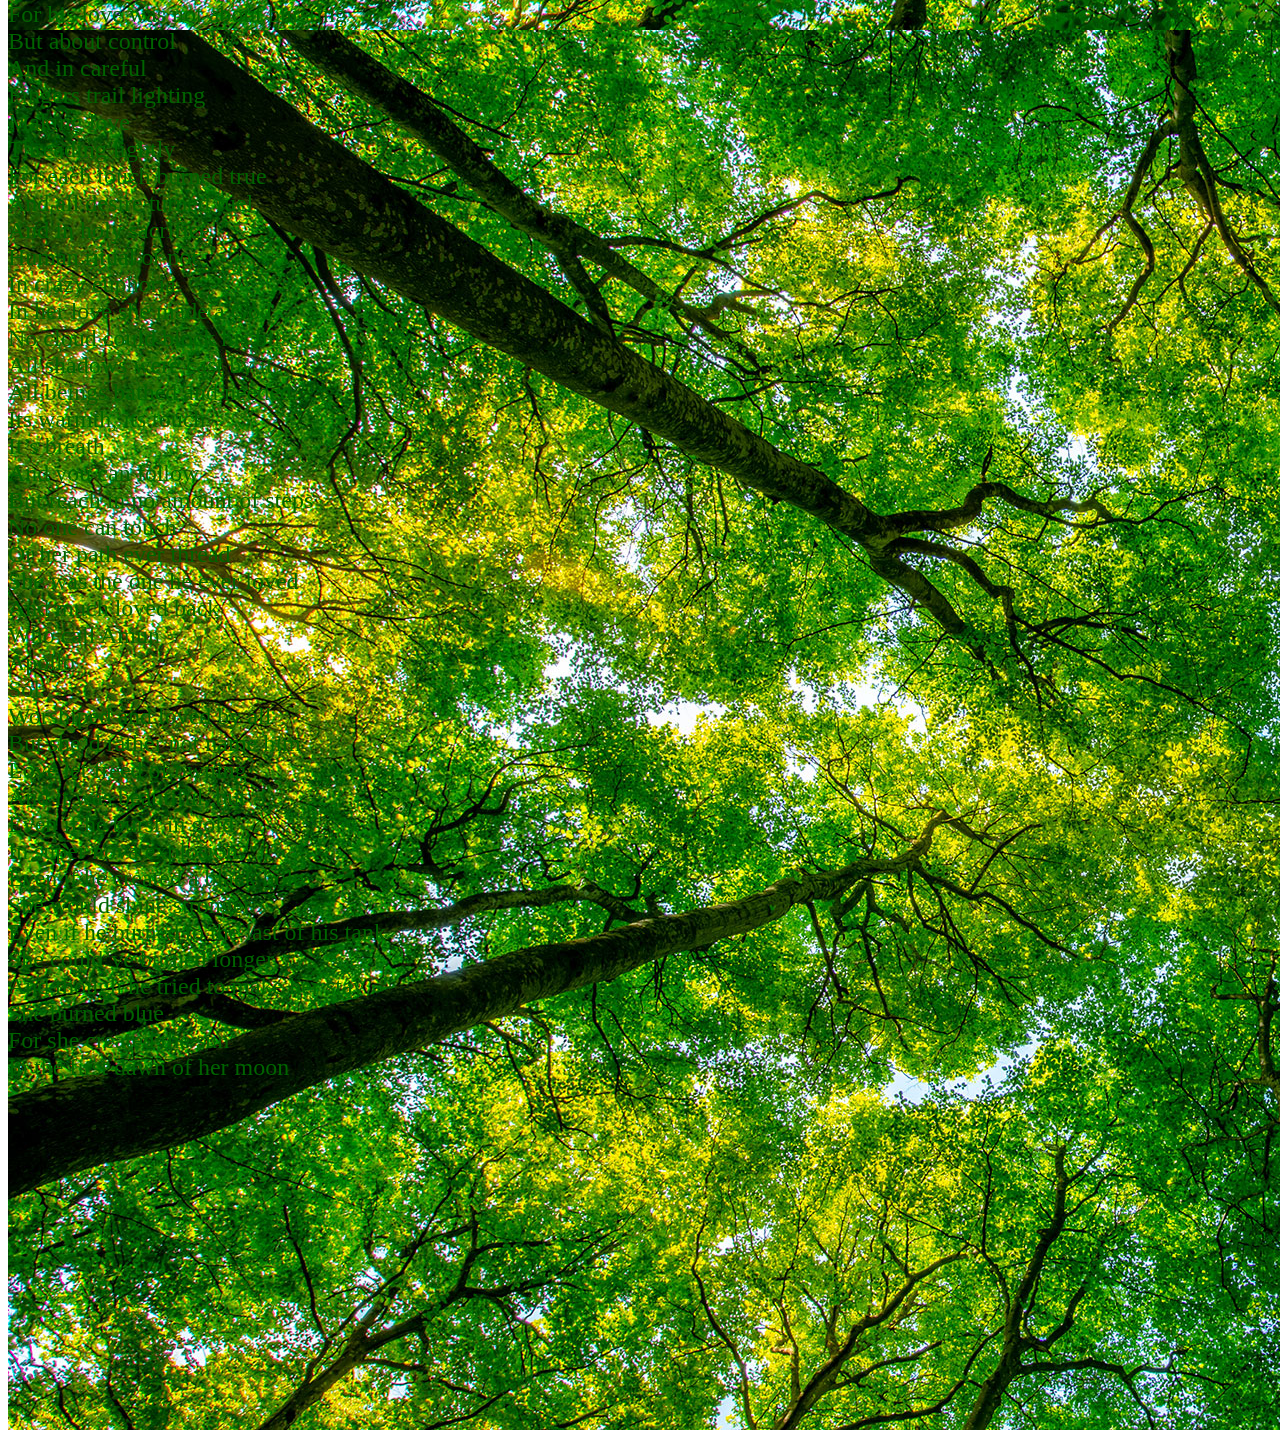
==== commit 63c8cfab: "wtf" ====
--- a/First.html
+++ b/First.html
@@ -8,23 +8,60 @@
     <link rel="canonical" href="https://glitch-hello-website.glitch.me/" />
     <link rel="stylesheet" href="Style.css" />
   </head>
-  <body>
-    <img src="Assets/JourneyAcrosstheSky.jpg"
-    width="1425px">
-    <img src="Assets/JourneyAcrosstheSky2.jpg"
-    width="1425px">
-    <img src="Assets/JourneyAcrosstheSky3.jpg"
-    width="1425px">
-    <img src="Assets/JourneyAcrosstheSky4.jpg"
-    width="1425px">
-    <img src="Assets/JourneyAcrosstheSky5.jpg"
-    width="1425px">
-    <img src="Assets/JourneyAcrosstheSky6.jpg"
-    width="1425px">
-    <img src="Assets/JourneyAcrosstheSky7.jpg"
-    width="1425px">
-    <img src="Assets/JourneyAcrosstheSky8.jpg"
-    width="1425px">
-    <img src="Assets/JourneyAcrosstheSky9.jpg"
-    width="1425px">
-  </body>+<body>
+    <div class="square"><div class="reading"></div></div>
+  <p id="text">
+And every breath she took<br>
+Make life<br>
+And all the stars created light<br>
+And brightly burn scorched<br>
+Icarus wings<br>
+And he grew widely<br>
+Her first love made her heart march<br>
+None before had burned so<br>
+Intense passion and caring love<br>
+In fervorous fashion<br>
+His fire burned low<br>
+For his love was not about bursting<br>
+But about control<br>
+And in careful<br>
+Fingers trail lighting<br>
+Making love<br>
+Threading lightly<br>
+For each touch burned true<br>
+And all desire turned fuel<br>
+And in holy sacrifice<br>
+Human ritual or not<br>
+In crazy euphoria<br>
+In her love she made a God<br>
+No cloud could block his bliss<br>
+All shadows were cast by it<br>
+All beings bathed and needed<br>
+Its warmth, its touch<br>
+It’s breath<br>
+And you can follow<br> 
+But reach in no amount of steps<br>
+No one can touch<br>
+Or her path ever thread<br>
+She was the one he ever loved<br>
+And much loved back<br>
+Who call Amún<br>
+Apollo<br>
+Sól<br>
+Worshiped and loved by all<br>
+But she’d rather not name him<br>
+Love let freed of owning<br>
+And it was beautiful, but<br>
+Even if he burst in gold<br>
+In super nova explosion<br>
+Even if he created a black hole<br>
+She would shine stronger<br>
+Even if he burned to the last of his tank<br>
+She could’ve burned longer<br>
+And though he tried to make her stay<br>
+She burned blue<br>
+For she created the sun<br>
+In the first dawn of her moon<br>
+</p>
+</body>
+</html>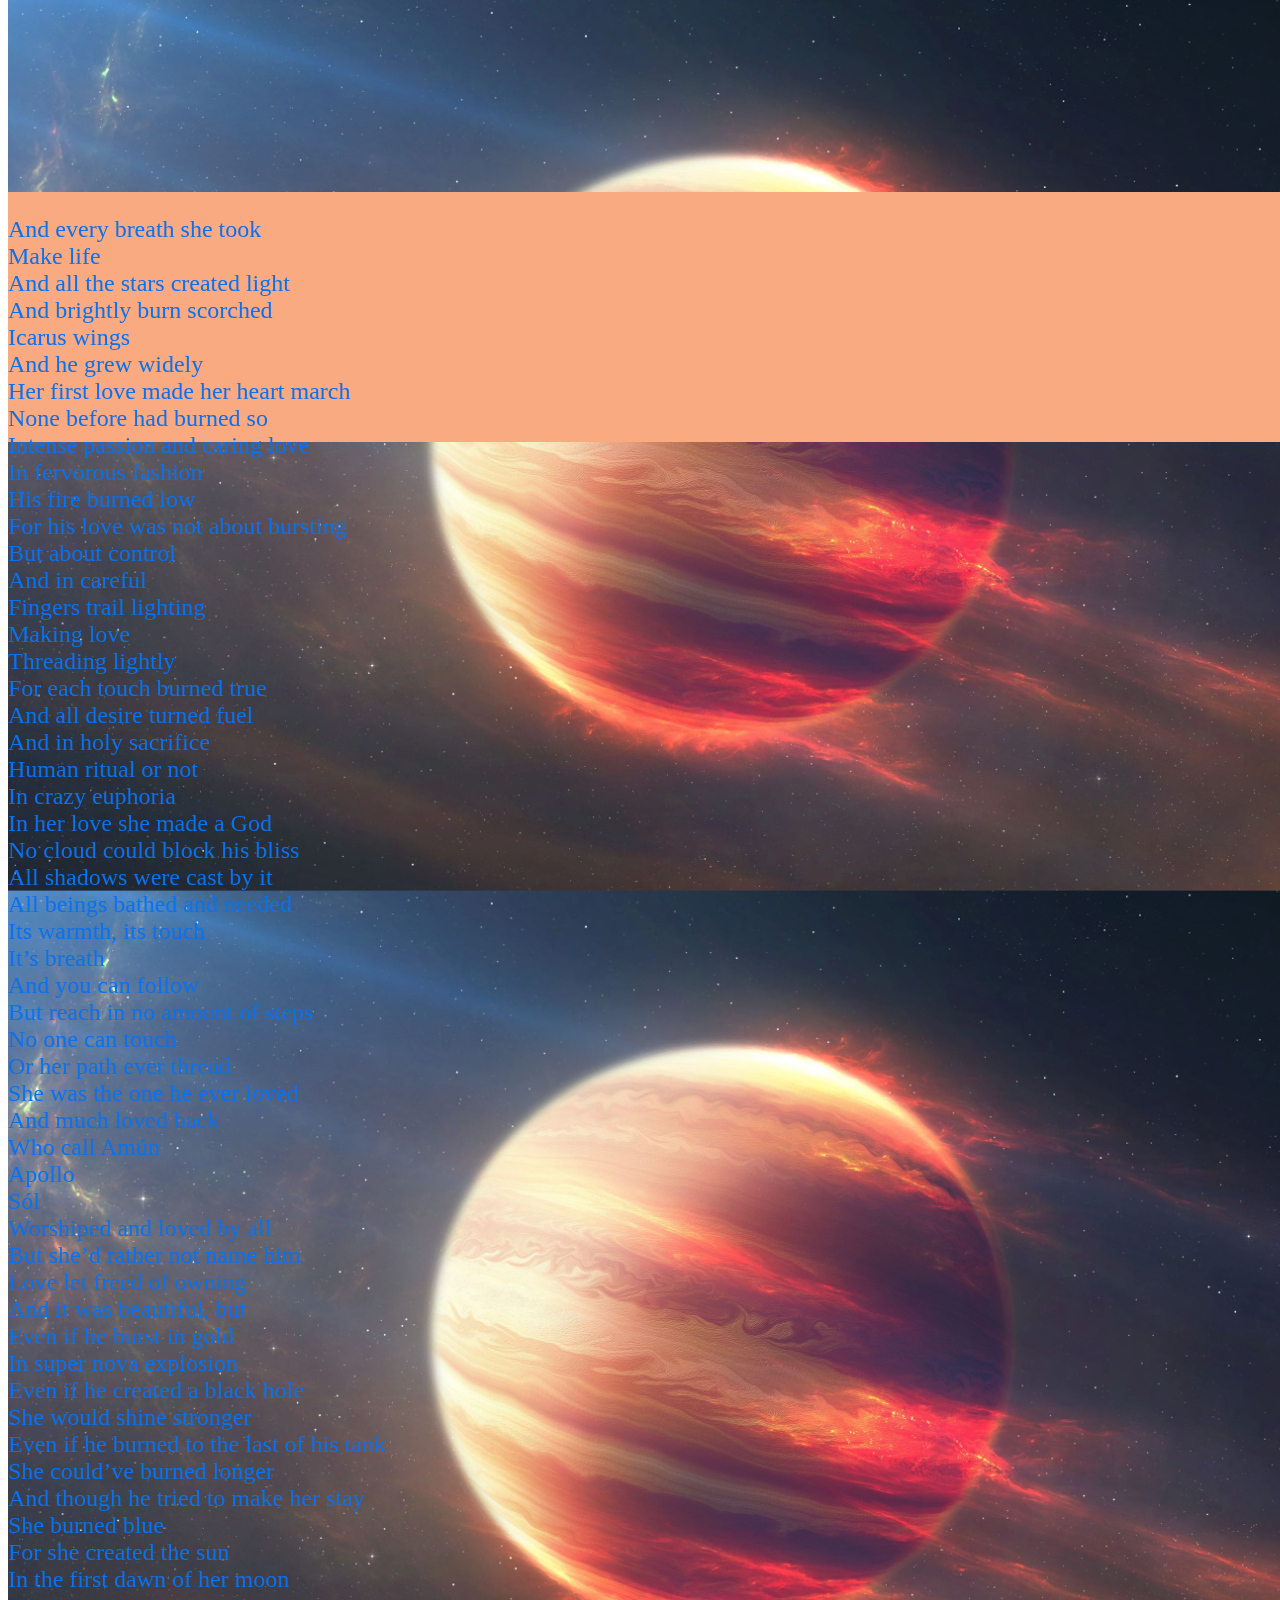
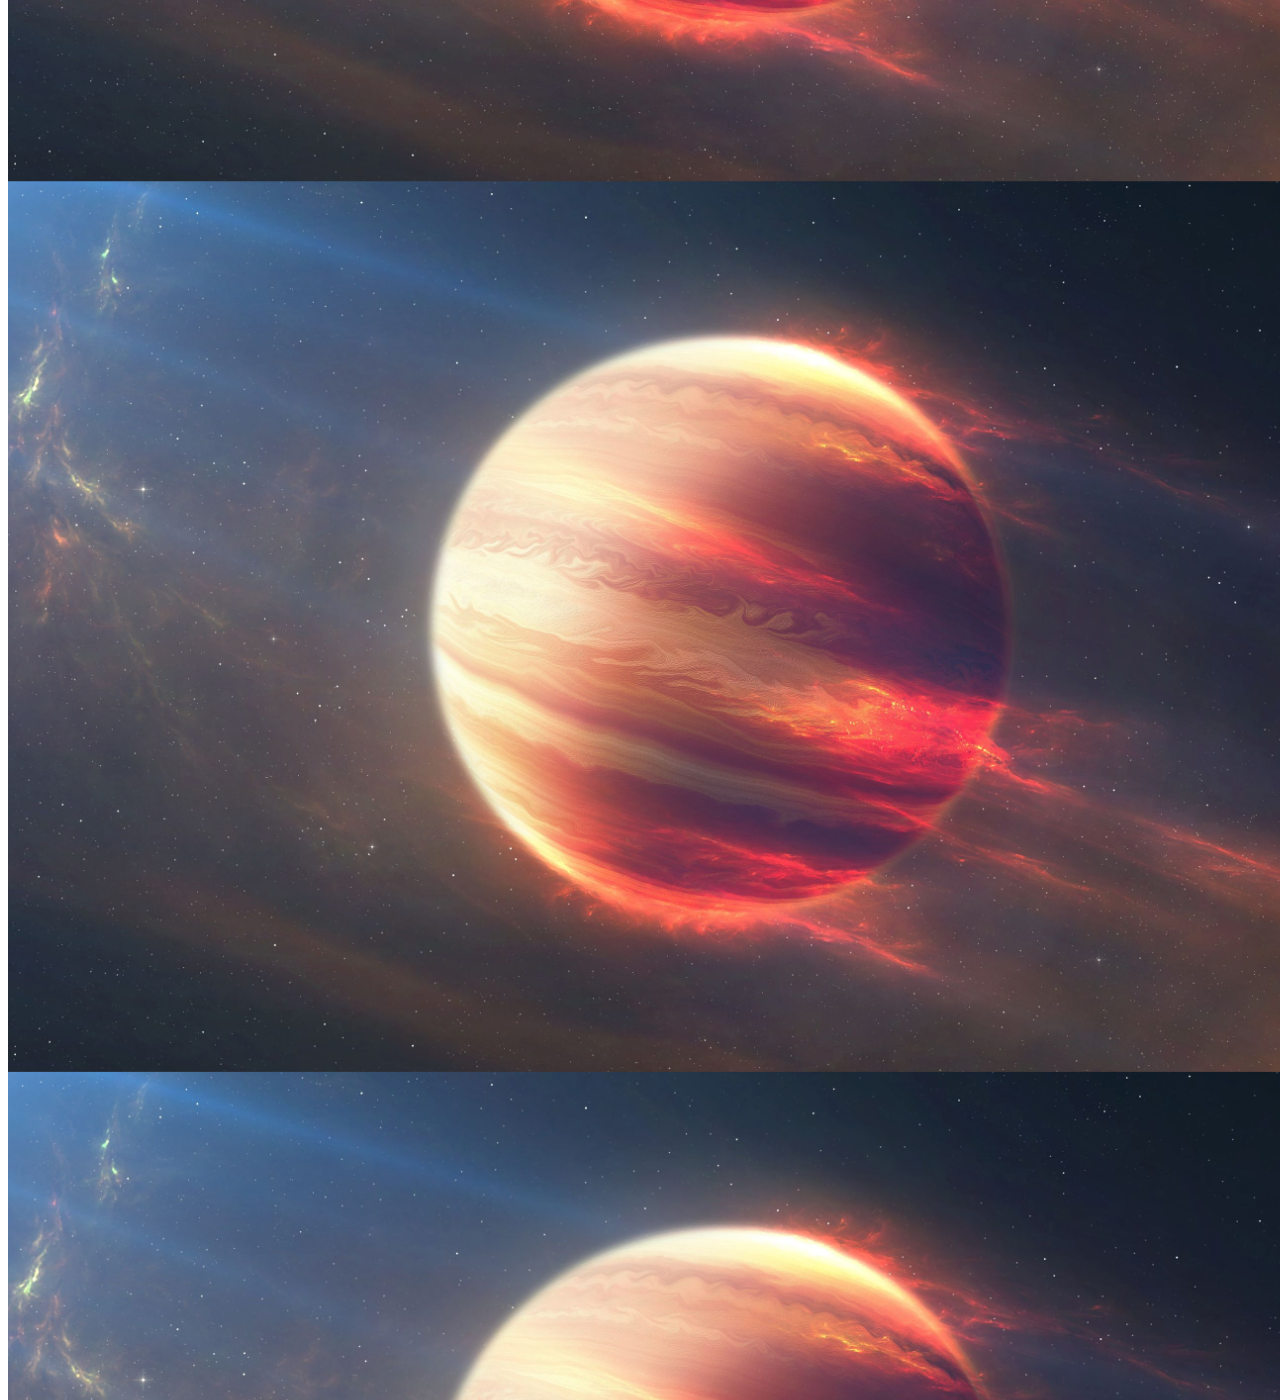
==== commit c4569965: "now?" ====
--- a/First.html
+++ b/First.html
@@ -6,7 +6,7 @@
     <meta name="viewport" content="width=device-width, initial-scale=1" />
     <title>Myths of the New Age</title>
     <link rel="canonical" href="https://glitch-hello-website.glitch.me/" />
-    <link rel="stylesheet" href="Style.css" />
+    <link rel="stylesheet" href="First.css" />
   </head>
 <body>
     <div class="square"><div class="reading"></div></div>
--- a/First.css
+++ b/First.css
@@ -0,0 +1,38 @@
+@import url('https://fonts.googleapis.com/css2?family=Amatic+SC:wght@700&display=swap');
+@import url('https://fonts.googleapis.com/css2?family=Amatic+SC:wght@700&family=Cinzel:wght@500&display=swap');
+
+.square {
+  background-image: url("Assets/11.jpg");
+  background-size: 1425px;
+  width: 1425px;
+  height: 3000px;
+  position: absolute;
+  top: 0px;
+  z-index: -3;
+}
+.reading {
+  background-color: rgb(250, 170, 129);
+  width: 1425px;
+  height: 250px;
+  position: fixed;
+  top: 15vw;
+}
+#text {
+  position: absolute;
+  top: 15vw;
+  font-size: x-large;
+  color: rgb(10, 113, 239);
+}
+
+a:link {
+  color: plum;
+}
+a:visited {
+  color: burlywood;
+}
+a:hover {
+  color: hotpink;
+}
+a:active {
+  color: blue;
+}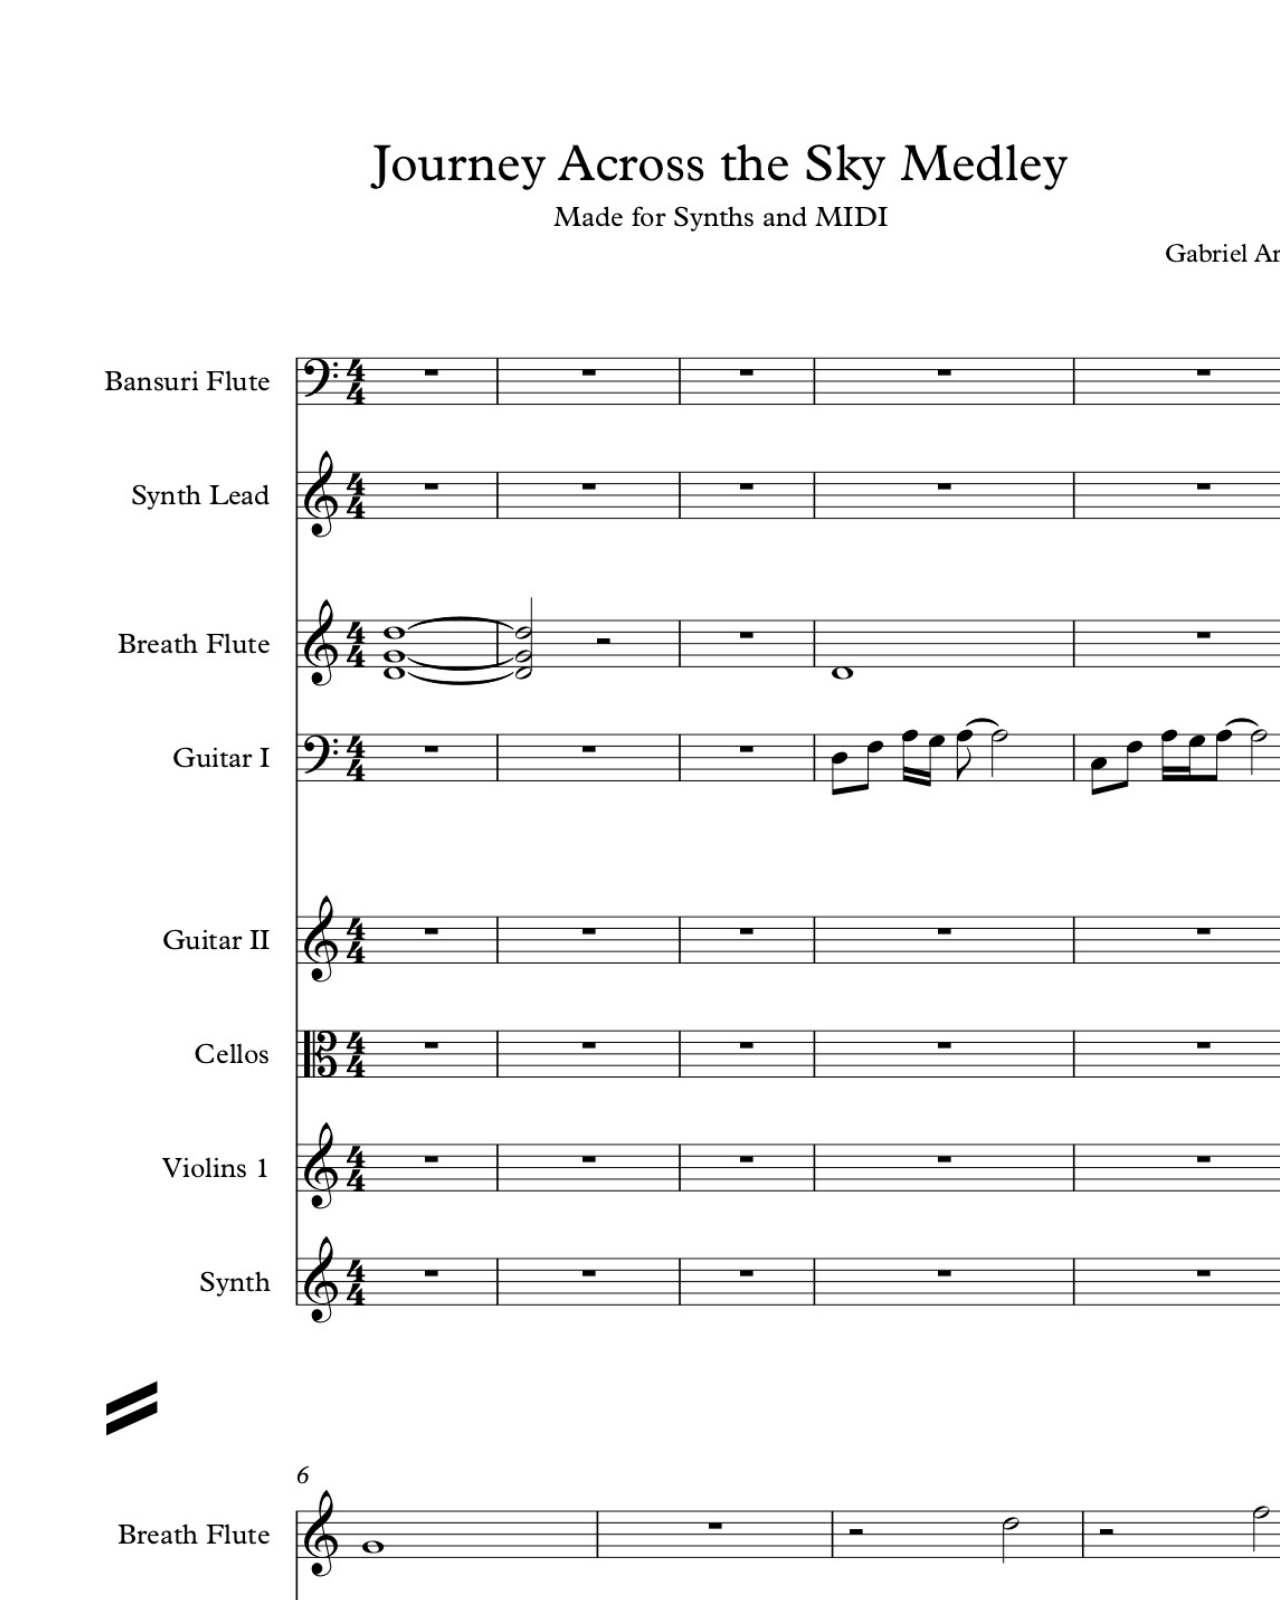
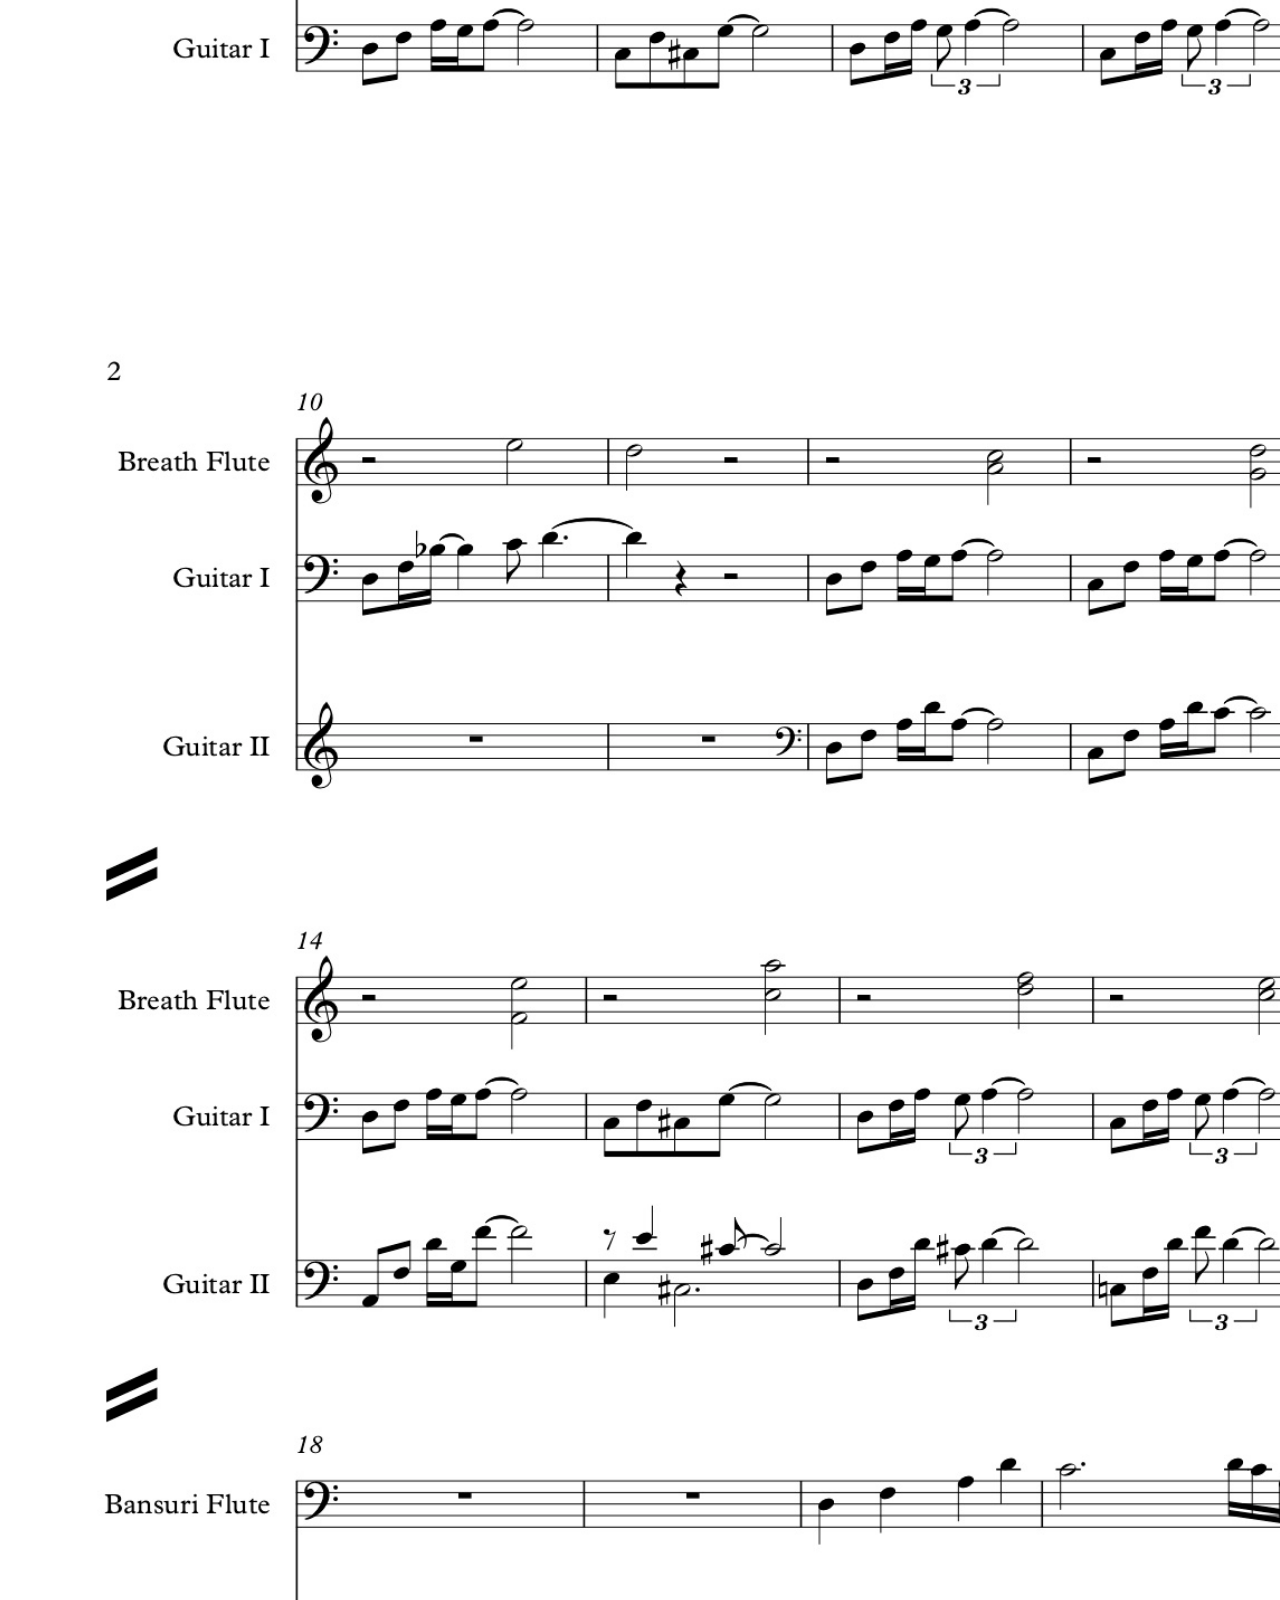
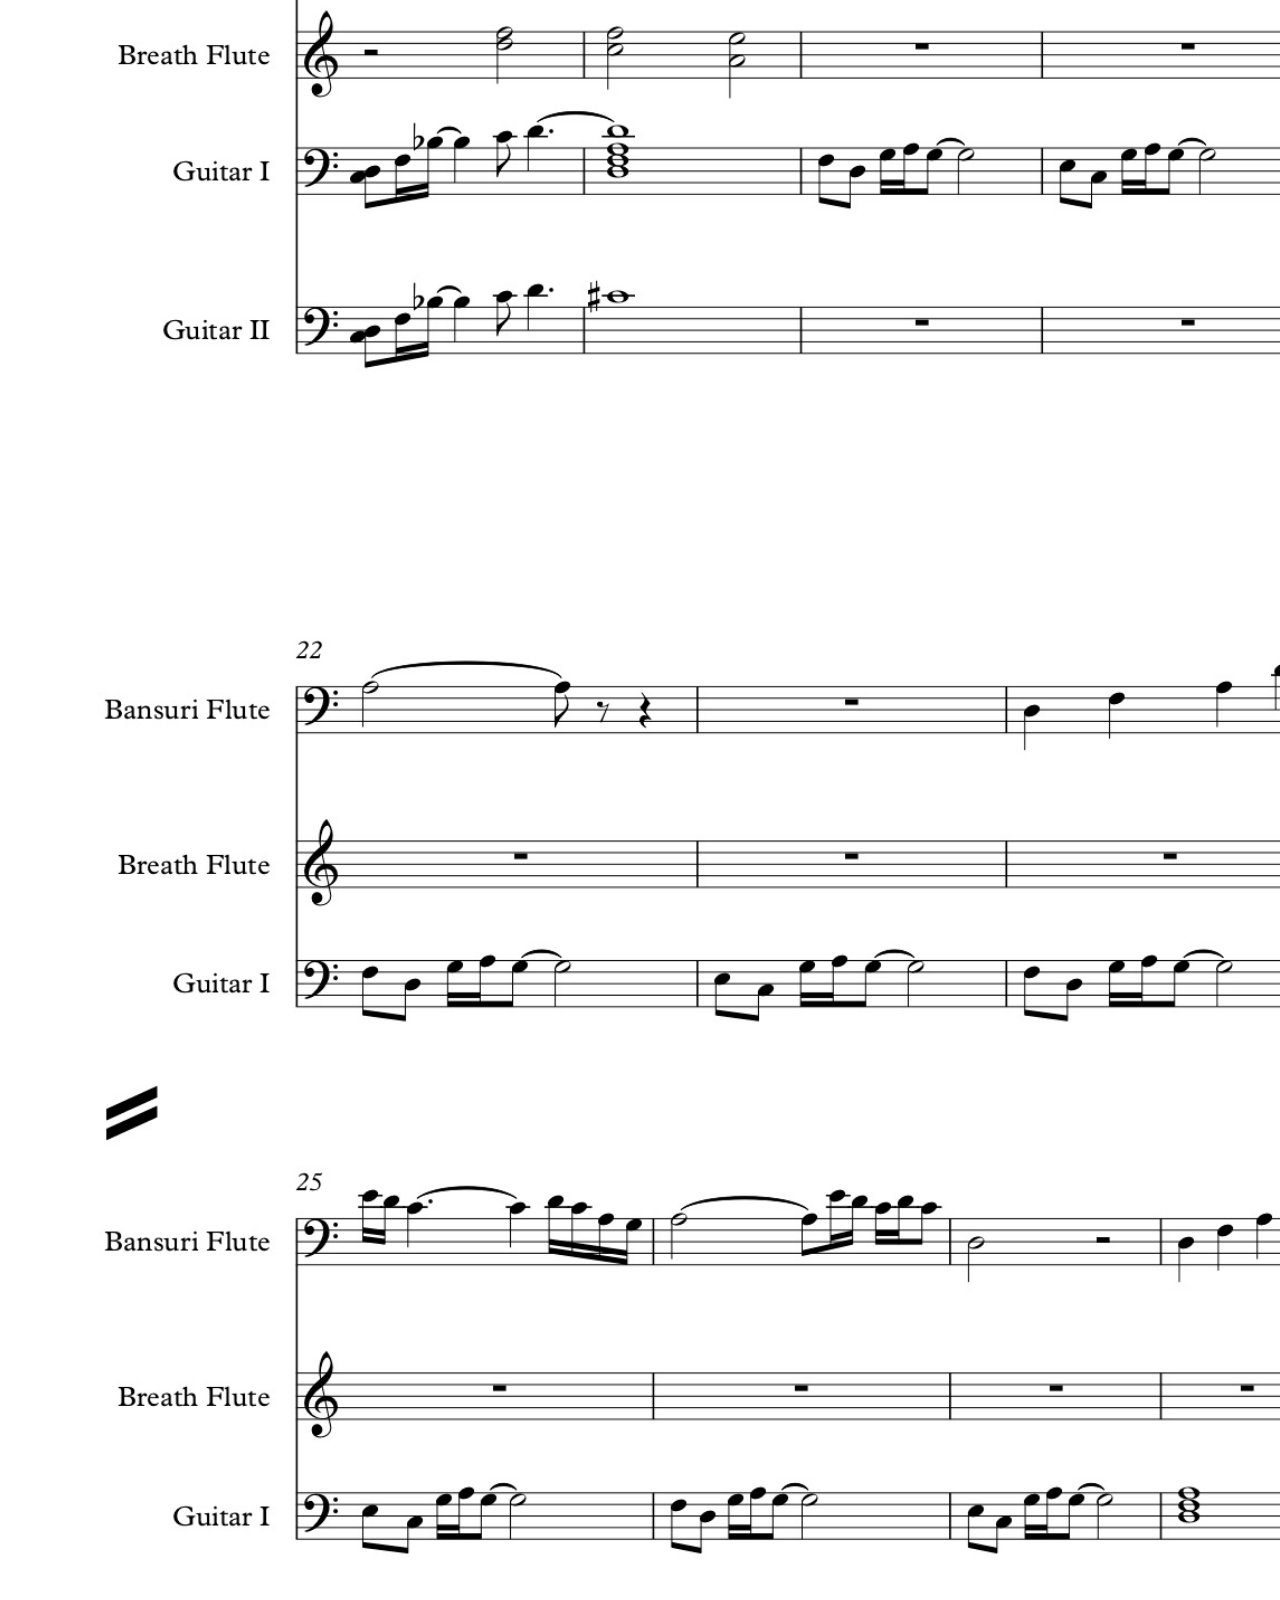
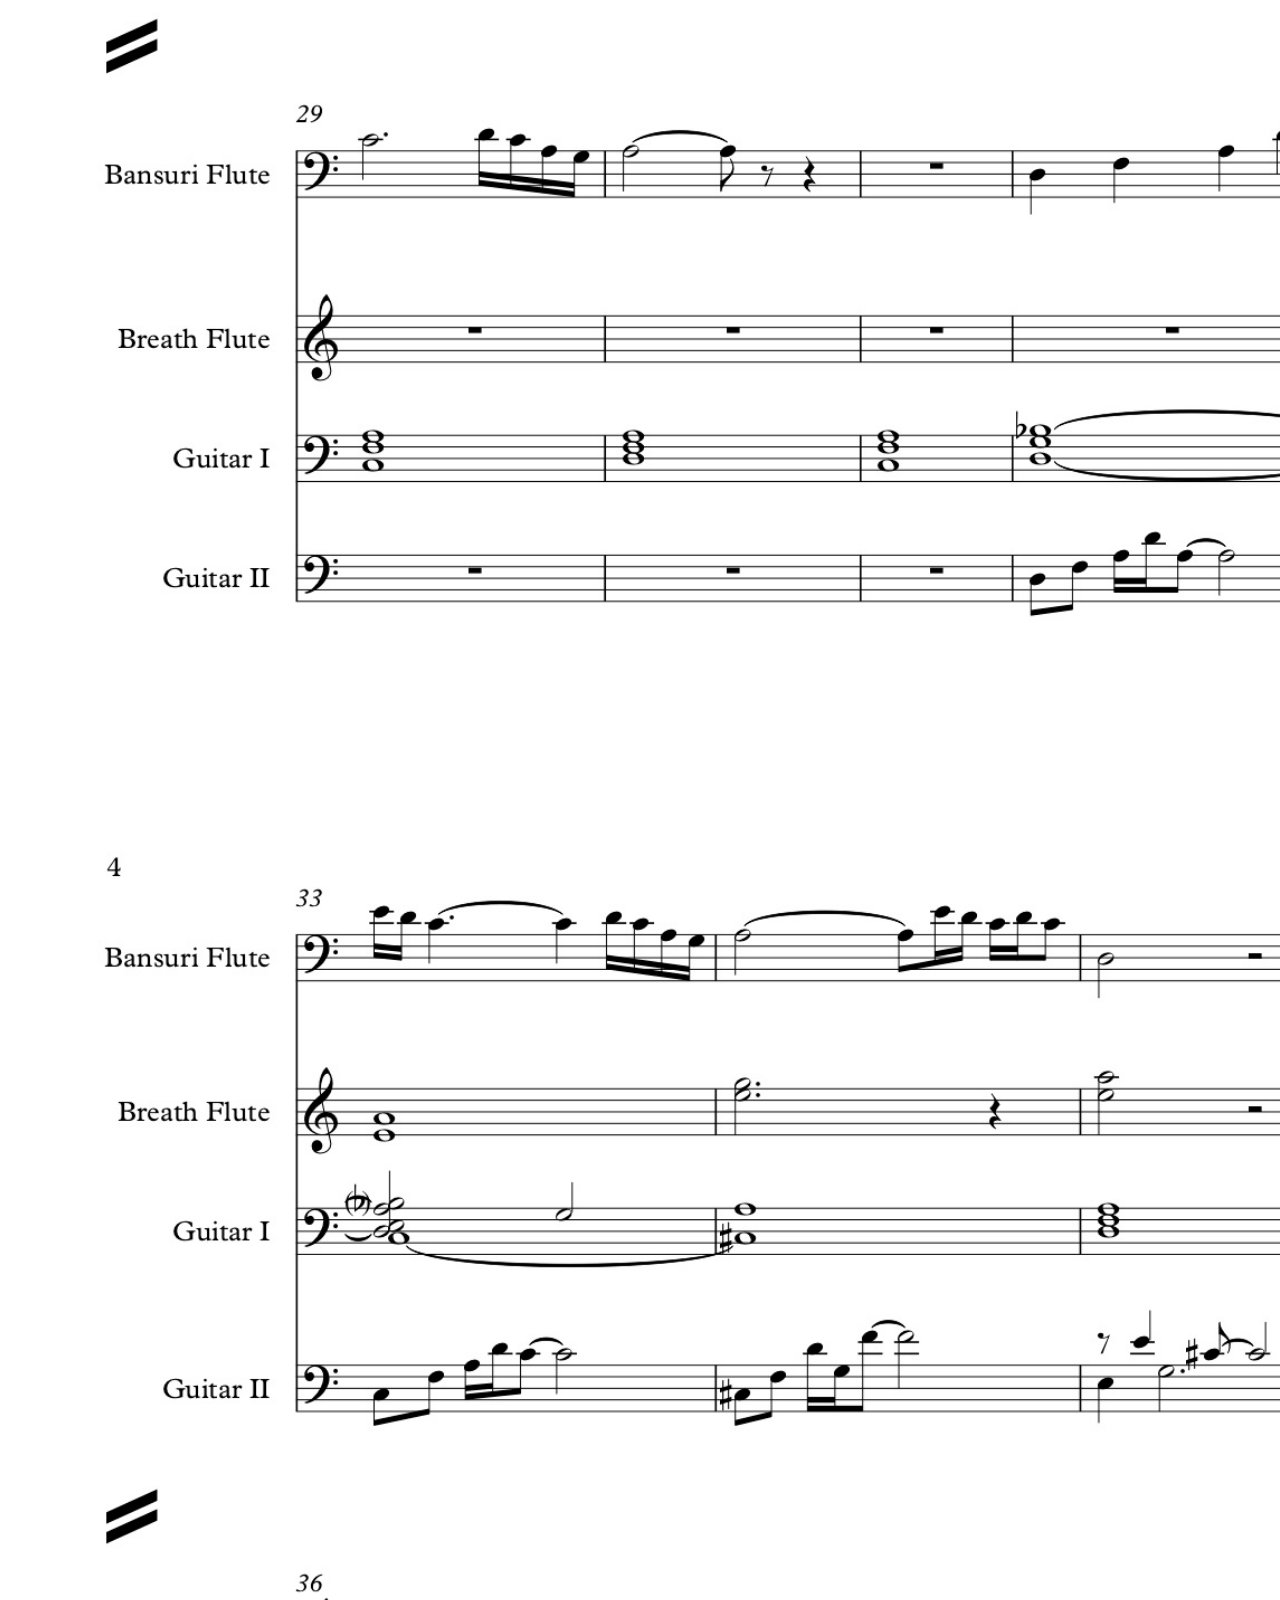
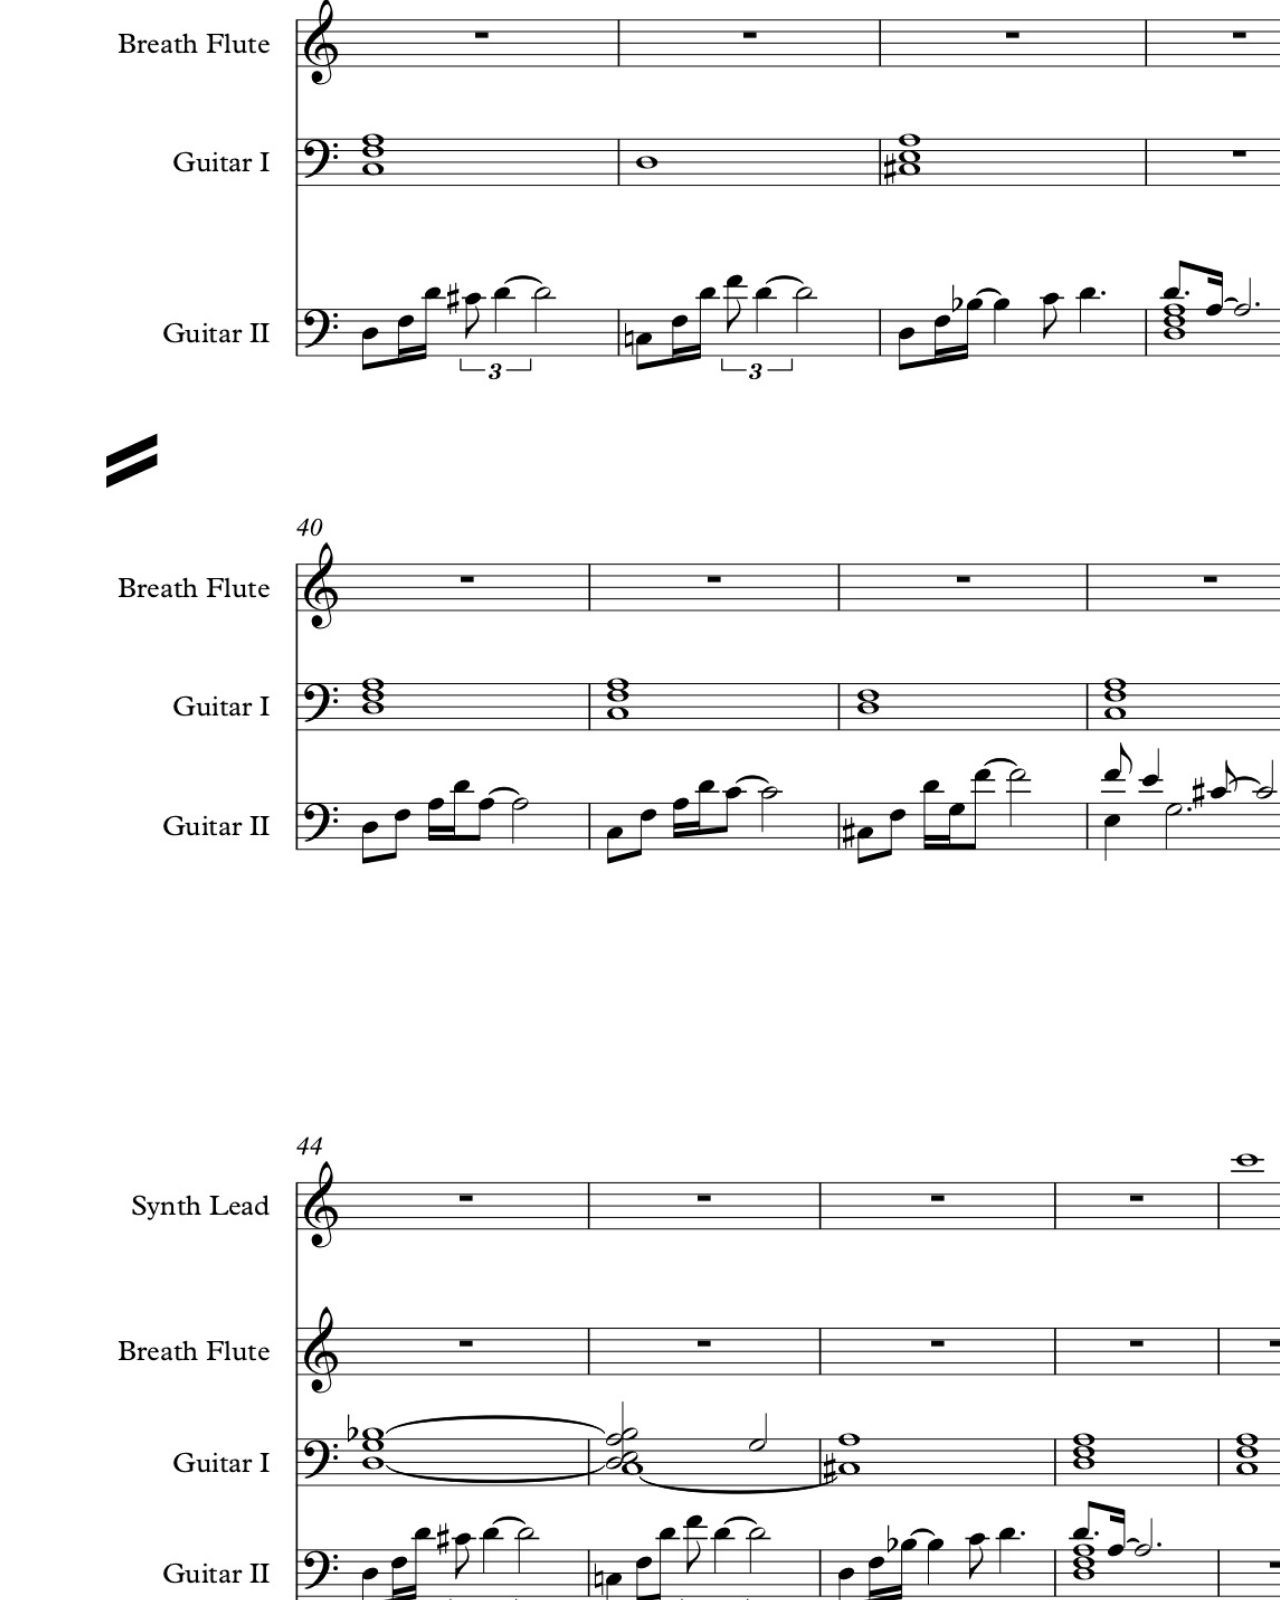
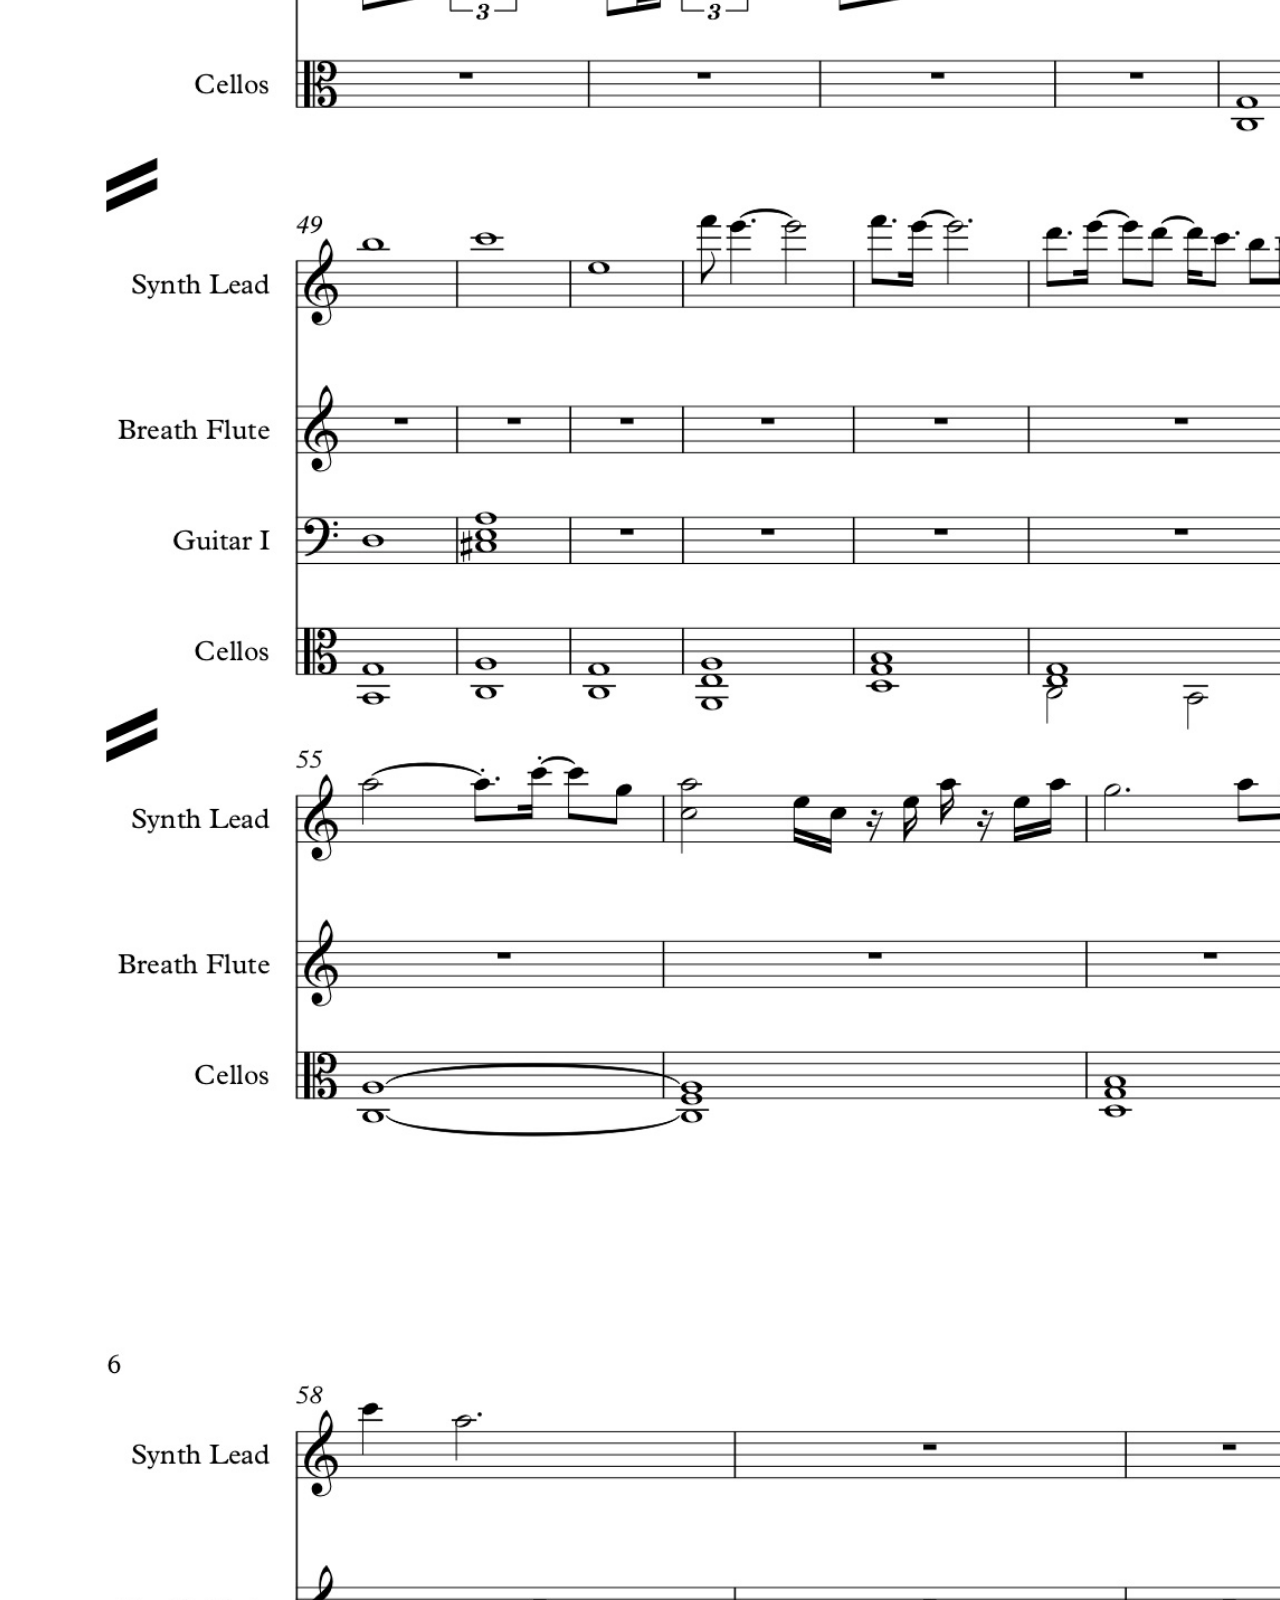
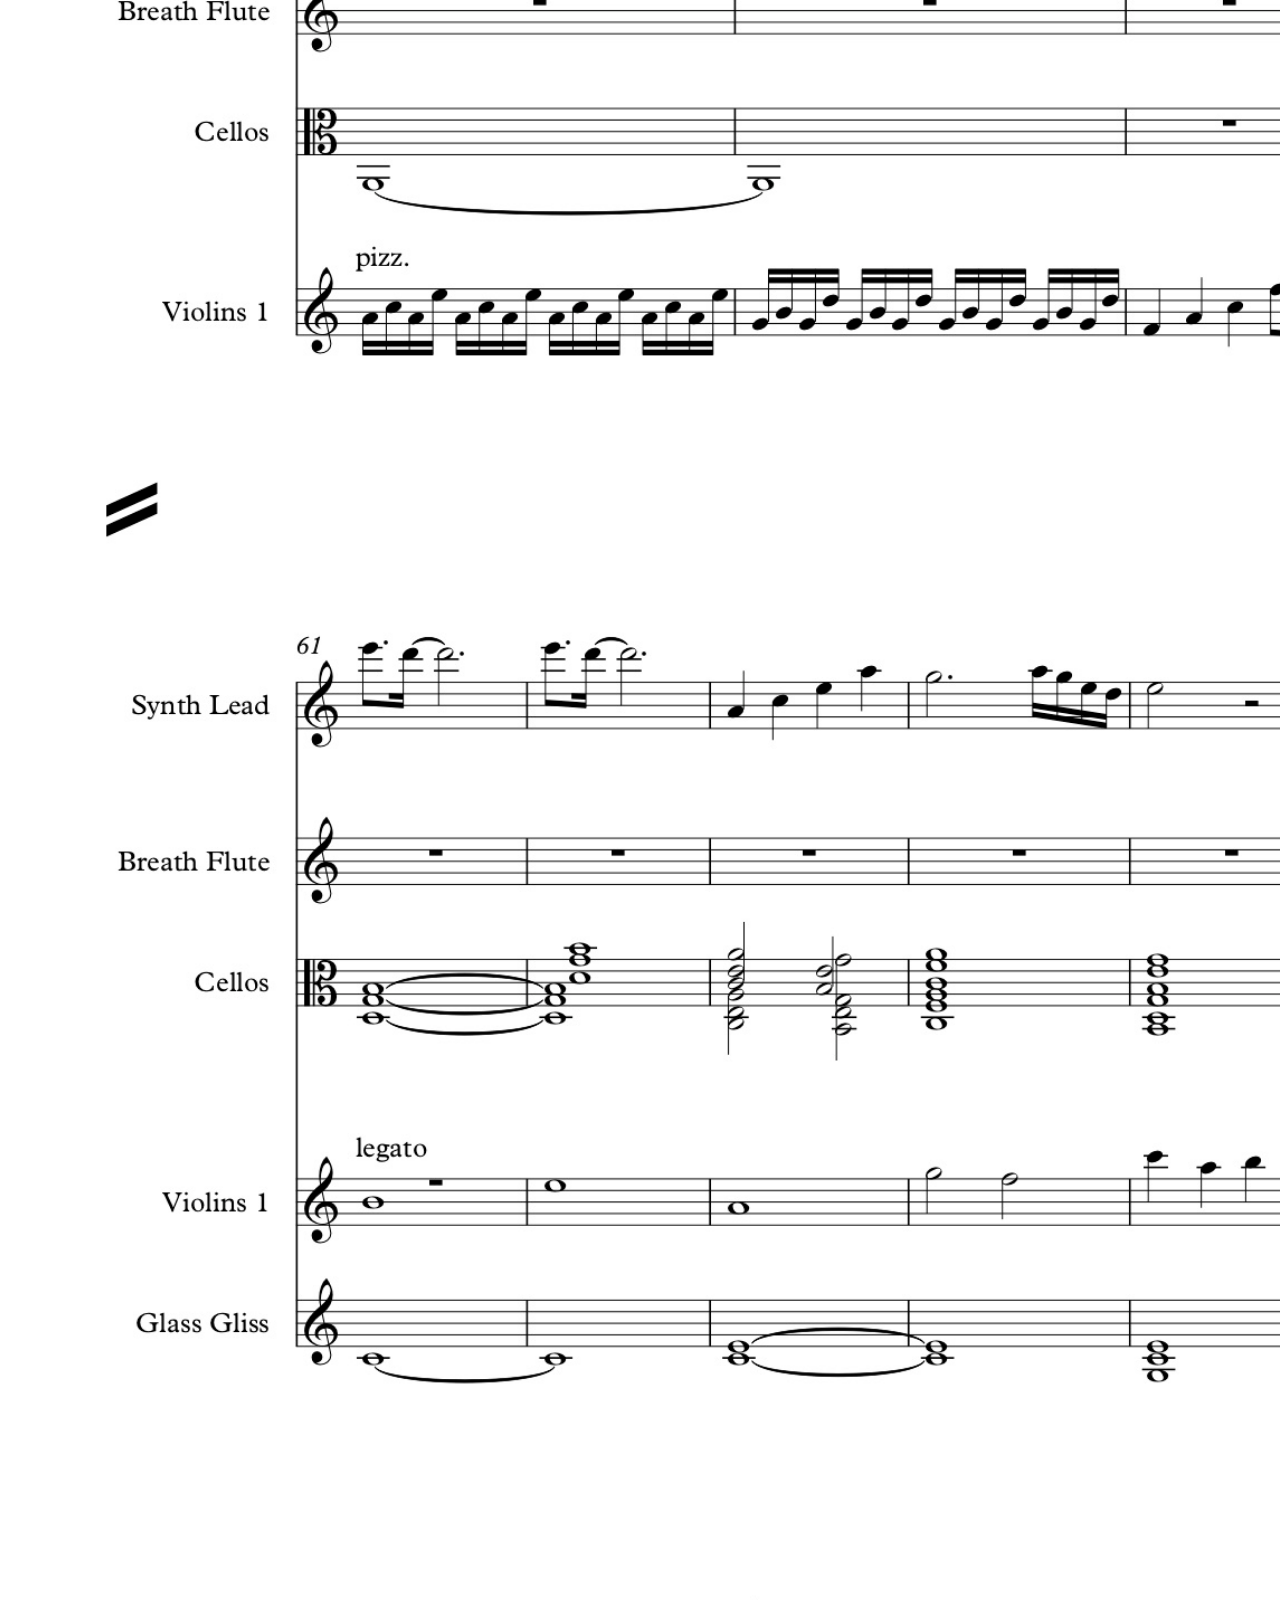
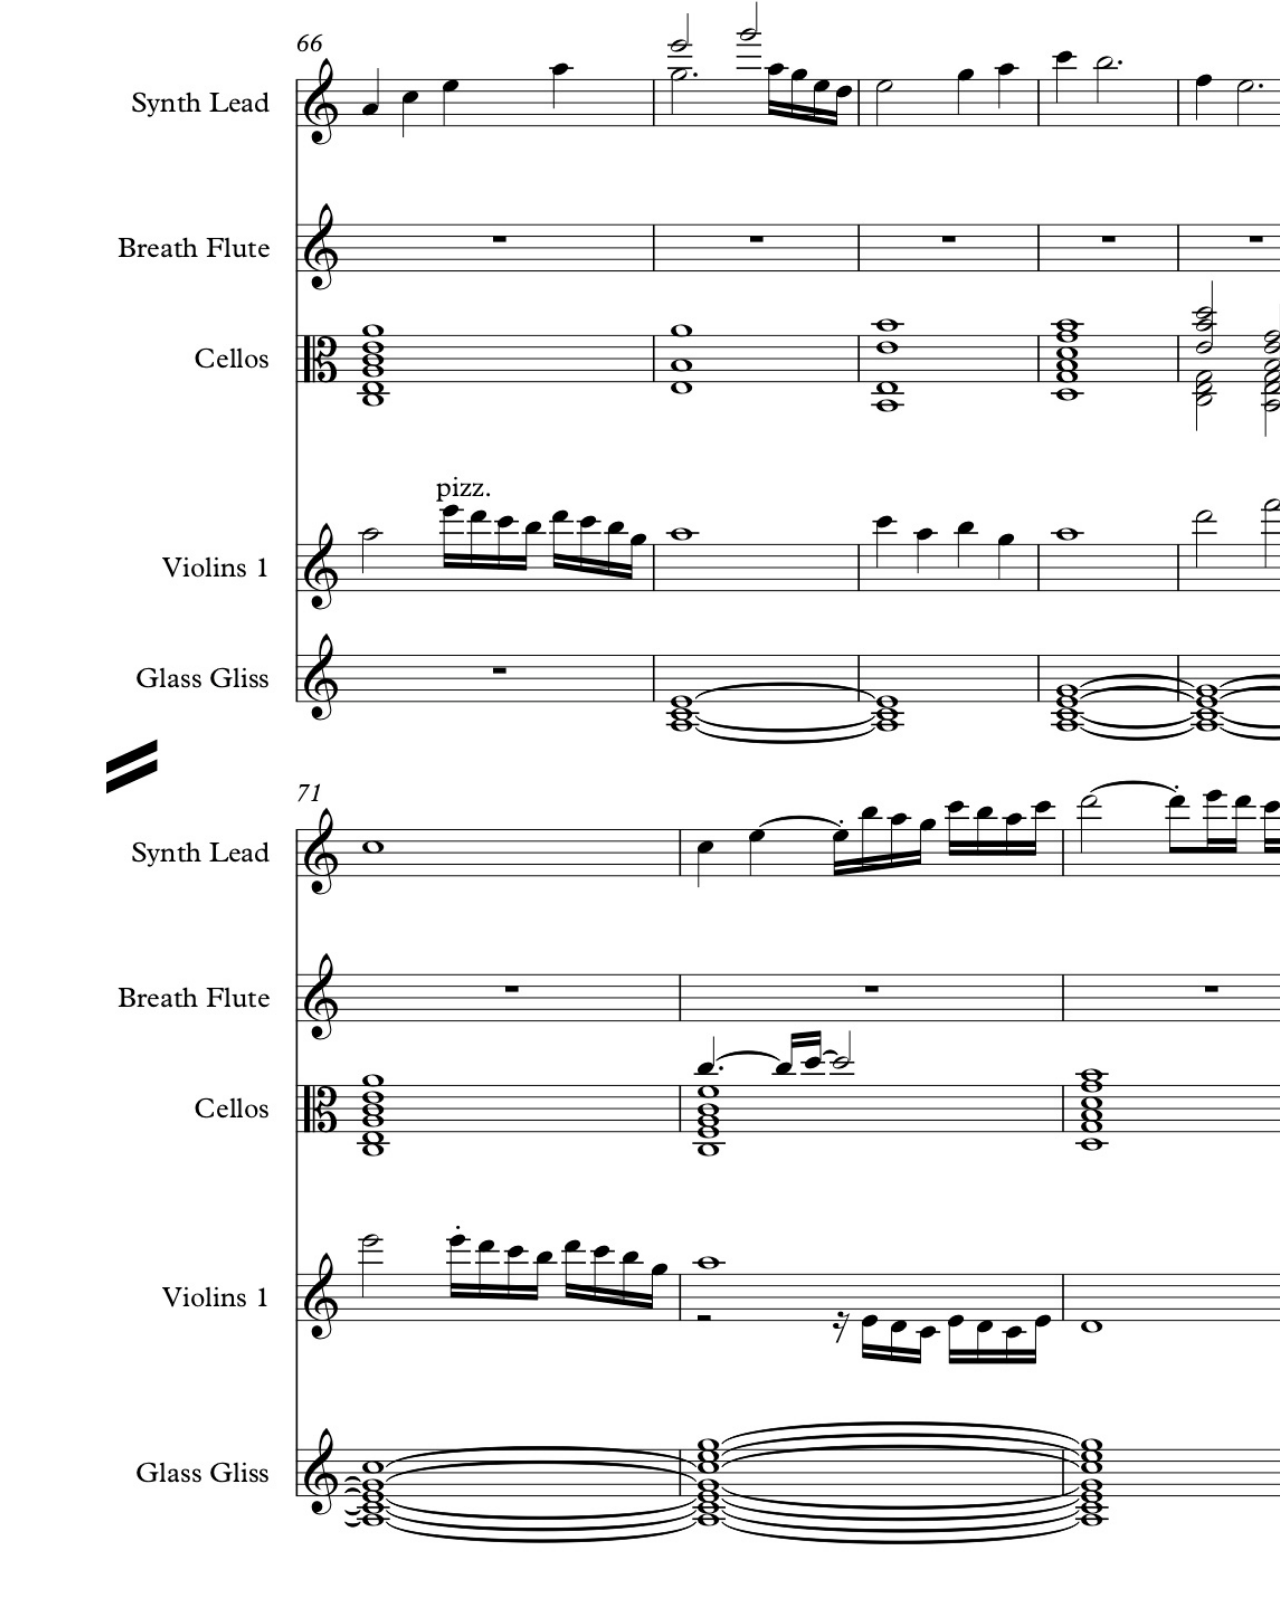
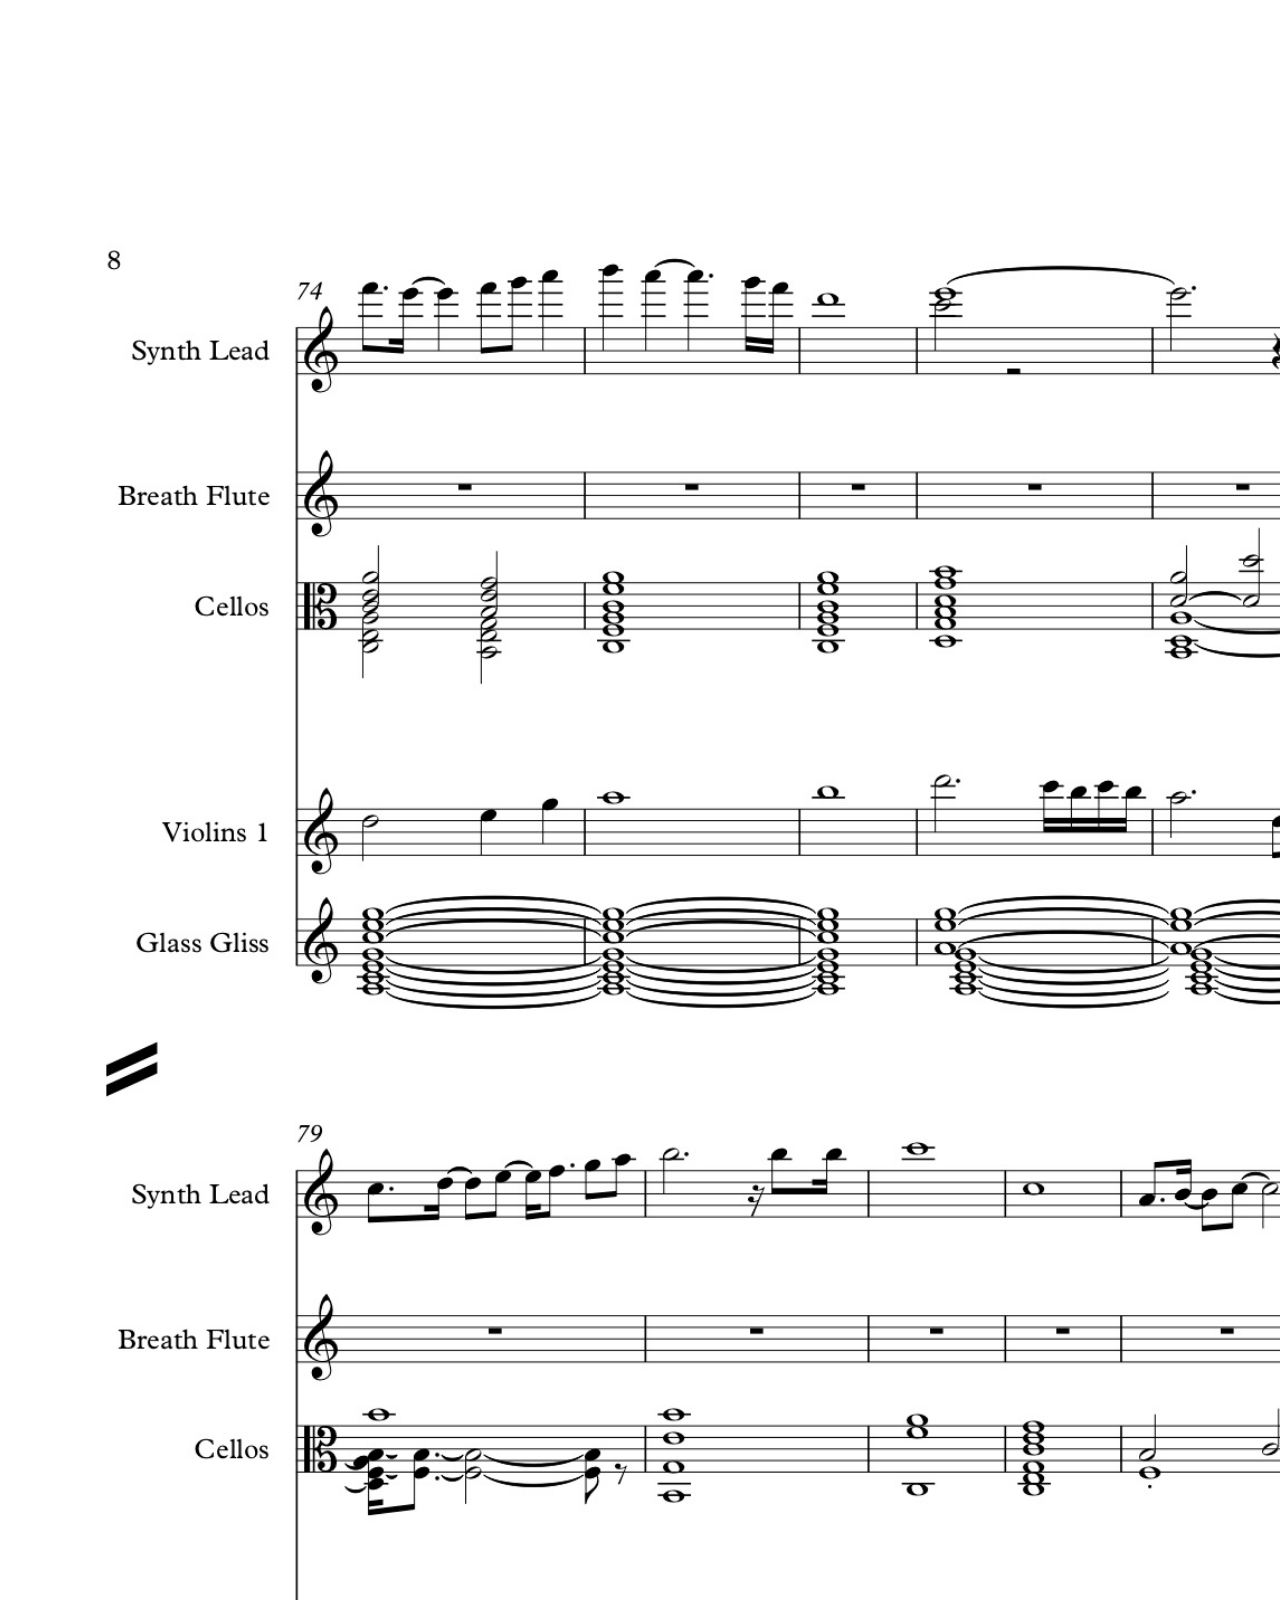
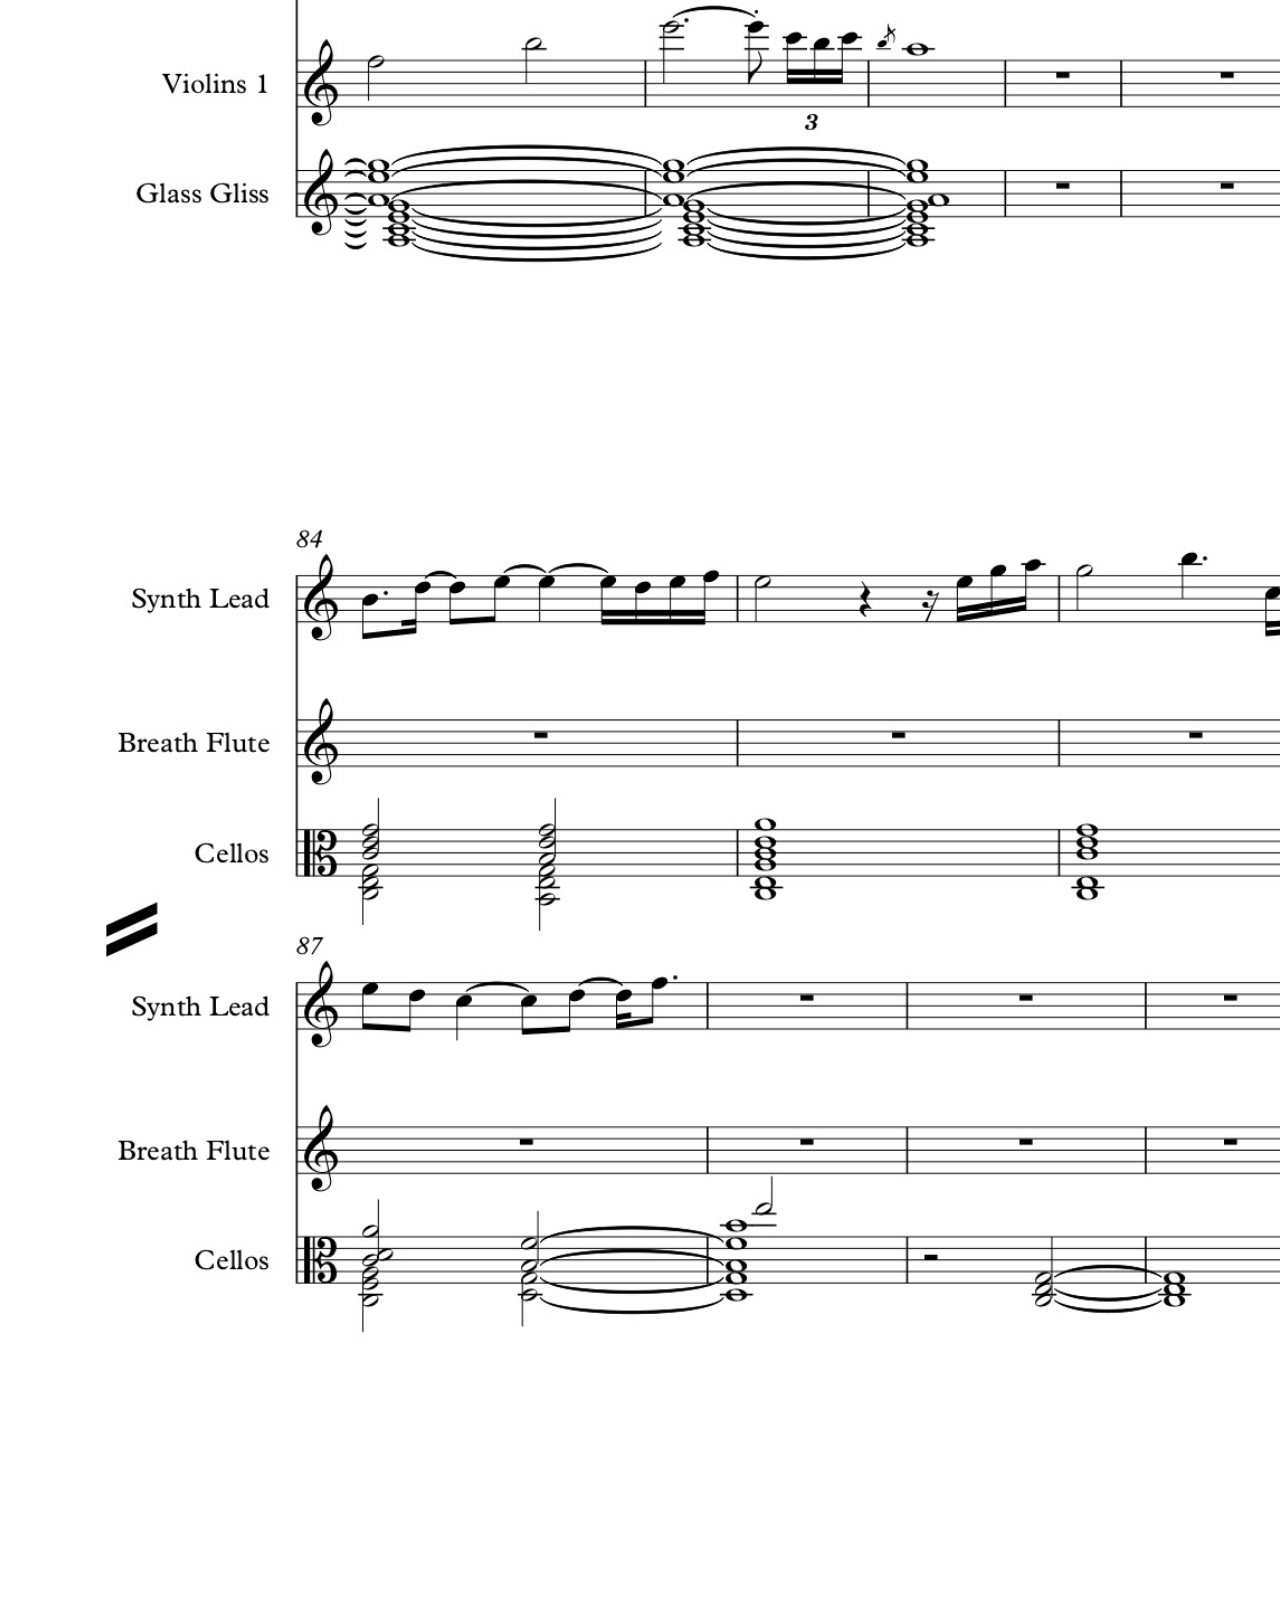
==== commit 7efc588e: "modified:   .DS_Store 	modified:   Burned.css 	modified:   Burned.html 	modified:   CNAME 	modified:" ====
--- a/First.html
+++ b/First.html
@@ -6,62 +6,25 @@
     <meta name="viewport" content="width=device-width, initial-scale=1" />
     <title>Myths of the New Age</title>
     <link rel="canonical" href="https://glitch-hello-website.glitch.me/" />
-    <link rel="stylesheet" href="First.css" />
+    <link rel="stylesheet" href="Style.css" />
   </head>
-<body>
-    <div class="square"><div class="reading"></div></div>
-  <p id="text">
-And every breath she took<br>
-Make life<br>
-And all the stars created light<br>
-And brightly burn scorched<br>
-Icarus wings<br>
-And he grew widely<br>
-Her first love made her heart march<br>
-None before had burned so<br>
-Intense passion and caring love<br>
-In fervorous fashion<br>
-His fire burned low<br>
-For his love was not about bursting<br>
-But about control<br>
-And in careful<br>
-Fingers trail lighting<br>
-Making love<br>
-Threading lightly<br>
-For each touch burned true<br>
-And all desire turned fuel<br>
-And in holy sacrifice<br>
-Human ritual or not<br>
-In crazy euphoria<br>
-In her love she made a God<br>
-No cloud could block his bliss<br>
-All shadows were cast by it<br>
-All beings bathed and needed<br>
-Its warmth, its touch<br>
-It’s breath<br>
-And you can follow<br> 
-But reach in no amount of steps<br>
-No one can touch<br>
-Or her path ever thread<br>
-She was the one he ever loved<br>
-And much loved back<br>
-Who call Amún<br>
-Apollo<br>
-Sól<br>
-Worshiped and loved by all<br>
-But she’d rather not name him<br>
-Love let freed of owning<br>
-And it was beautiful, but<br>
-Even if he burst in gold<br>
-In super nova explosion<br>
-Even if he created a black hole<br>
-She would shine stronger<br>
-Even if he burned to the last of his tank<br>
-She could’ve burned longer<br>
-And though he tried to make her stay<br>
-She burned blue<br>
-For she created the sun<br>
-In the first dawn of her moon<br>
-</p>
-</body>
-</html>+  <body>
+    <img src="Assets/JourneyAcrosstheSky.jpg"
+    width="1425px">
+    <img src="Assets/JourneyAcrosstheSky2.jpg"
+    width="1425px">
+    <img src="Assets/JourneyAcrosstheSky3.jpg"
+    width="1425px">
+    <img src="Assets/JourneyAcrosstheSky4.jpg"
+    width="1425px">
+    <img src="Assets/JourneyAcrosstheSky5.jpg"
+    width="1425px">
+    <img src="Assets/JourneyAcrosstheSky6.jpg"
+    width="1425px">
+    <img src="Assets/JourneyAcrosstheSky7.jpg"
+    width="1425px">
+    <img src="Assets/JourneyAcrosstheSky8.jpg"
+    width="1425px">
+    <img src="Assets/JourneyAcrosstheSky9.jpg"
+    width="1425px">
+  </body>--- a/Style.css
+++ b/Style.css
@@ -0,0 +1,171 @@
+@import url('https://fonts.googleapis.com/css2?family=Amatic+SC:wght@700&display=swap');
+@import url('https://fonts.googleapis.com/css2?family=Amatic+SC:wght@700&family=Cinzel:wght@500&display=swap');
+
+.square {
+  background-image: url("Assets/forest.jpeg");
+  width: 1425px;
+  height: 3000px;
+  position: absolute;
+  top: 30px;
+  z-index: -3;
+}
+.reading {
+  background-color: rgb(198, 244, 241);
+  width: 1425px;
+  height: 250px;
+  position: fixed;
+  top: 15vw;
+}
+#text {
+  position: absolute;
+  top: 100vw;
+  font-size: x-large;
+  color: darkgreen;
+}
+.box {
+
+  background-image: url("Assets/5.jpg");
+  background-size: 1425px;
+  width: 1267px;
+  height: 300px;
+  text-align: center;
+  font-size: 50px;
+  font-family: monospace;
+  color: paleturquoise;
+  padding: 60px;
+  font-family: 'Cinzel', 'Times New Roman', Times, serif;
+  border: 20px solid black;
+}
+a:link {
+  color: plum;
+}
+a:visited {
+  color: burlywood;
+}
+a:hover {
+  color: hotpink;
+}
+a:active {
+  color: blue;
+}
+.box1 {
+  border-radius: 200px;
+  background-image: url("Assets/4.jpg");
+  background-size: 700px;
+  position: relative;
+  width: 200px;
+  text-align: center;
+  font-size: 70px;
+  font-family: monospace;
+  padding: 80px;
+  top: 5vw;
+  margin-left: 5vw;
+  font-family: "Amatic SC","Times New Roman", Times, serif;
+  color: lightblue;
+}
+.box2 {
+  border-radius: 500px;
+  width: 200px;
+  height: 200px;
+  background-image: url("Assets/3.jpg");
+  position: absolute;
+  background-size: 500px;
+  text-align: center;
+  font-size: 70px;
+  font-family: monospace;
+  padding: 80px;
+  color: plum;
+  font-family: "Amatic SC","Times New Roman", Times, serif;
+  margin-left: 5vw;
+  top: 70vw;
+  z-index: -2;
+}
+.box3 {
+  border-radius: 200px;
+  position: absolute;
+  z-index: -1;
+  background-image: url("Assets/12.jpg");
+  background-size: 700px;
+  width: 370px;
+  height: 300px;
+  text-align: center;
+  font-size: 70px;
+  color: lavender;
+  font-family: monospace;
+  padding: 40px;
+  font-family: "Amatic SC","Times New Roman", Times, serif;
+  margin-left: 30vw;
+  top: 50vw;
+}
+.box4 {
+  border-radius: 200px;
+  background-image: url("Assets/Sea.jpg");
+  background-size: 550px;
+  position: absolute;
+  margin-top: 30vw;
+  z-index: 100;
+  width: 360px;
+  height: 195px;
+  color: plum;
+  text-align: center;
+  font-size: 60px;
+  font-family: monospace;
+  padding: 70px;
+  font-family: "Amatic SC","Times New Roman", Times, serif;
+  margin-left: 58vw;
+  top: 5vw;
+}
+.box5 {
+  border-radius: 300px;
+  background-image: url("Assets/6.jpg");
+  background-size: 800px;
+  color: lightpink;
+  position: absolute;
+  margin-top: 30vw;
+  z-index: 100;
+  width: 400px;
+  height: 370px;
+  text-align: center;
+  font-size: 70px;
+  font-family: monospace;
+  padding: 40px;
+  font-family: "Amatic SC","Times New Roman", Times, serif;
+  margin-left: 63vw;
+  top: 30vw;
+}
+.box6 {
+  border-radius: 300px;
+  background-image: url("Assets/10.jpg");
+  background-size: 850px;
+  color: lightpink;
+  position: absolute;
+  margin-top: 30vw;
+  z-index: 100;
+  width: 400px;
+  height: 370px;
+  text-align: center;
+  font-size: 70px;
+  font-family: monospace;
+  padding: 40px;
+  font-family: "Amatic SC","Times New Roman", Times, serif;
+  margin-left: 2vw;
+  top: 140vw;
+}
+.box7 {
+  border-radius: 300px;
+  background-image: url("Assets/19.jpg");
+  background-size: 700px;
+  color: lightpink;
+  position: absolute;
+  margin-top: 30vw;
+  z-index: 100;
+  width: 400px;
+  height: 370px;
+  text-align: center;
+  font-size: 70px;
+  font-family: monospace;
+  padding: 40px;
+  font-family: "Amatic SC","Times New Roman", Times, serif;
+  margin-left: 60vw;
+  top: 140vw;
+}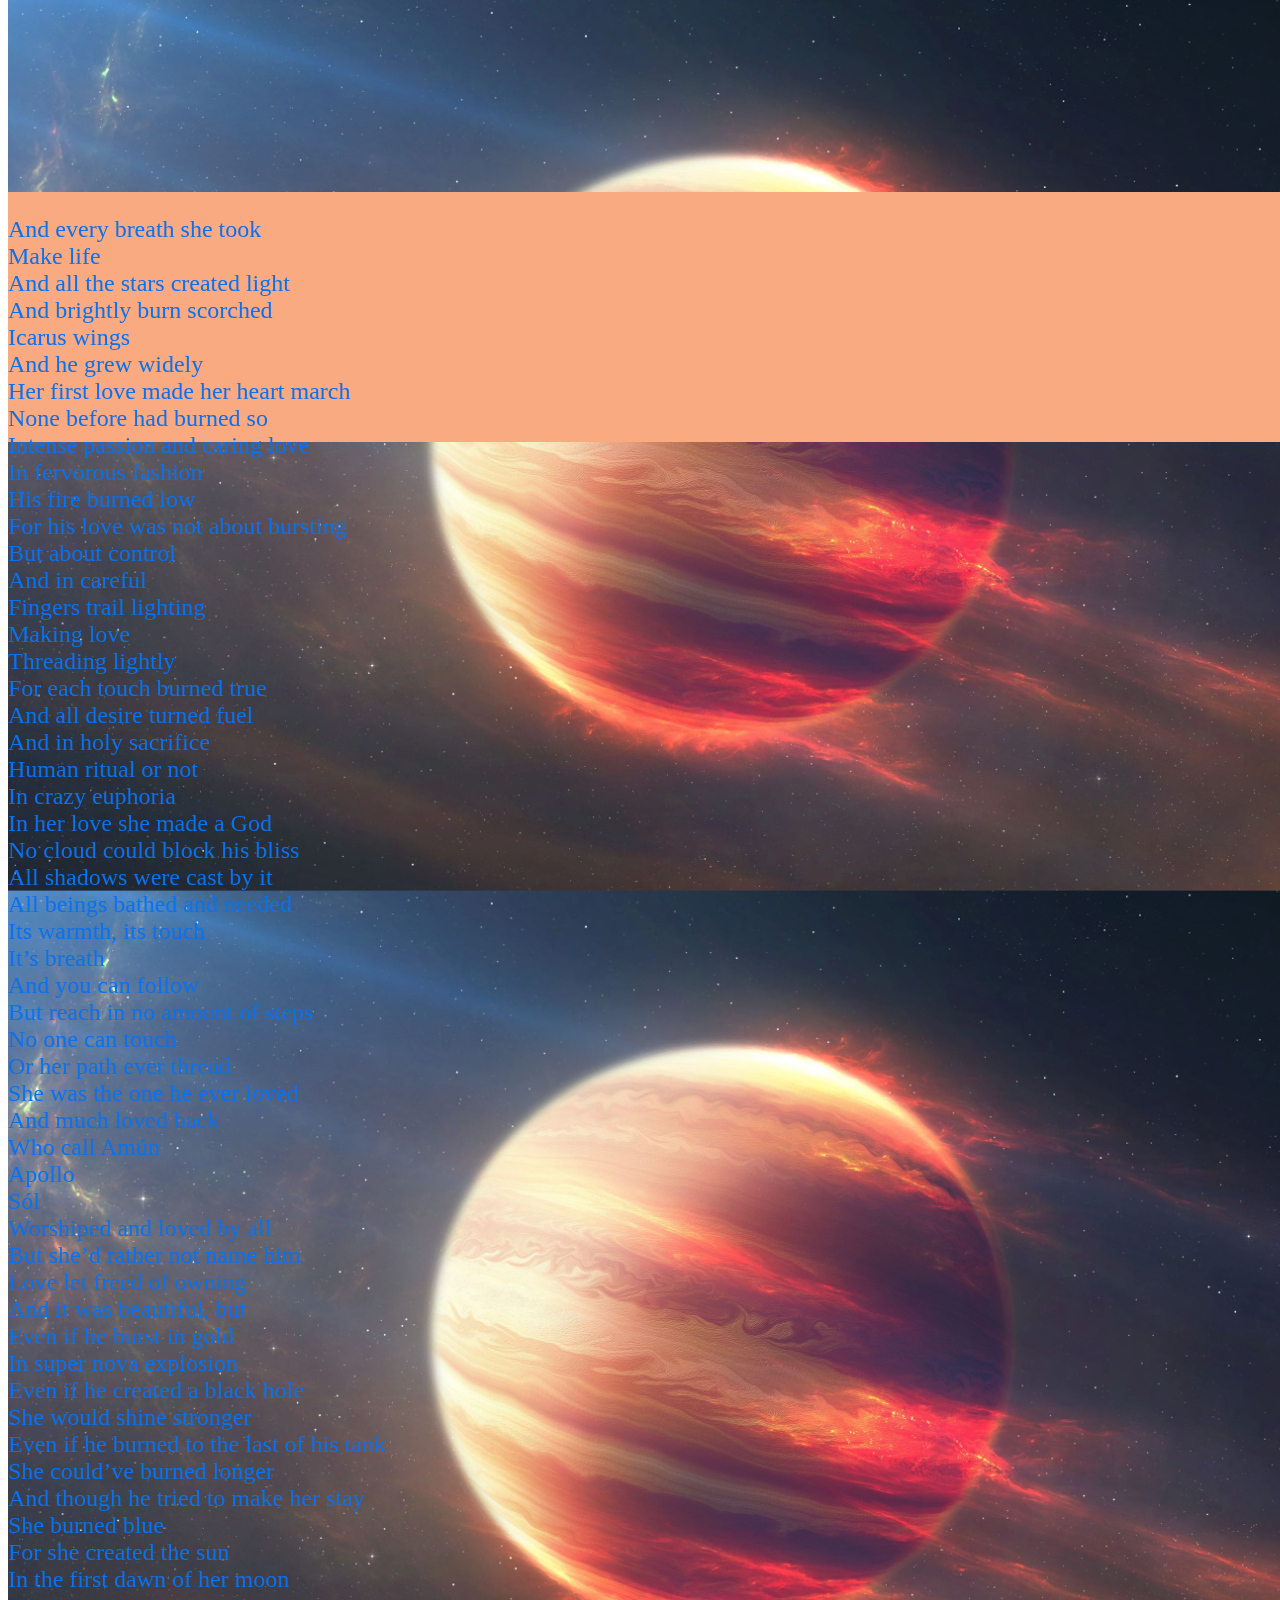
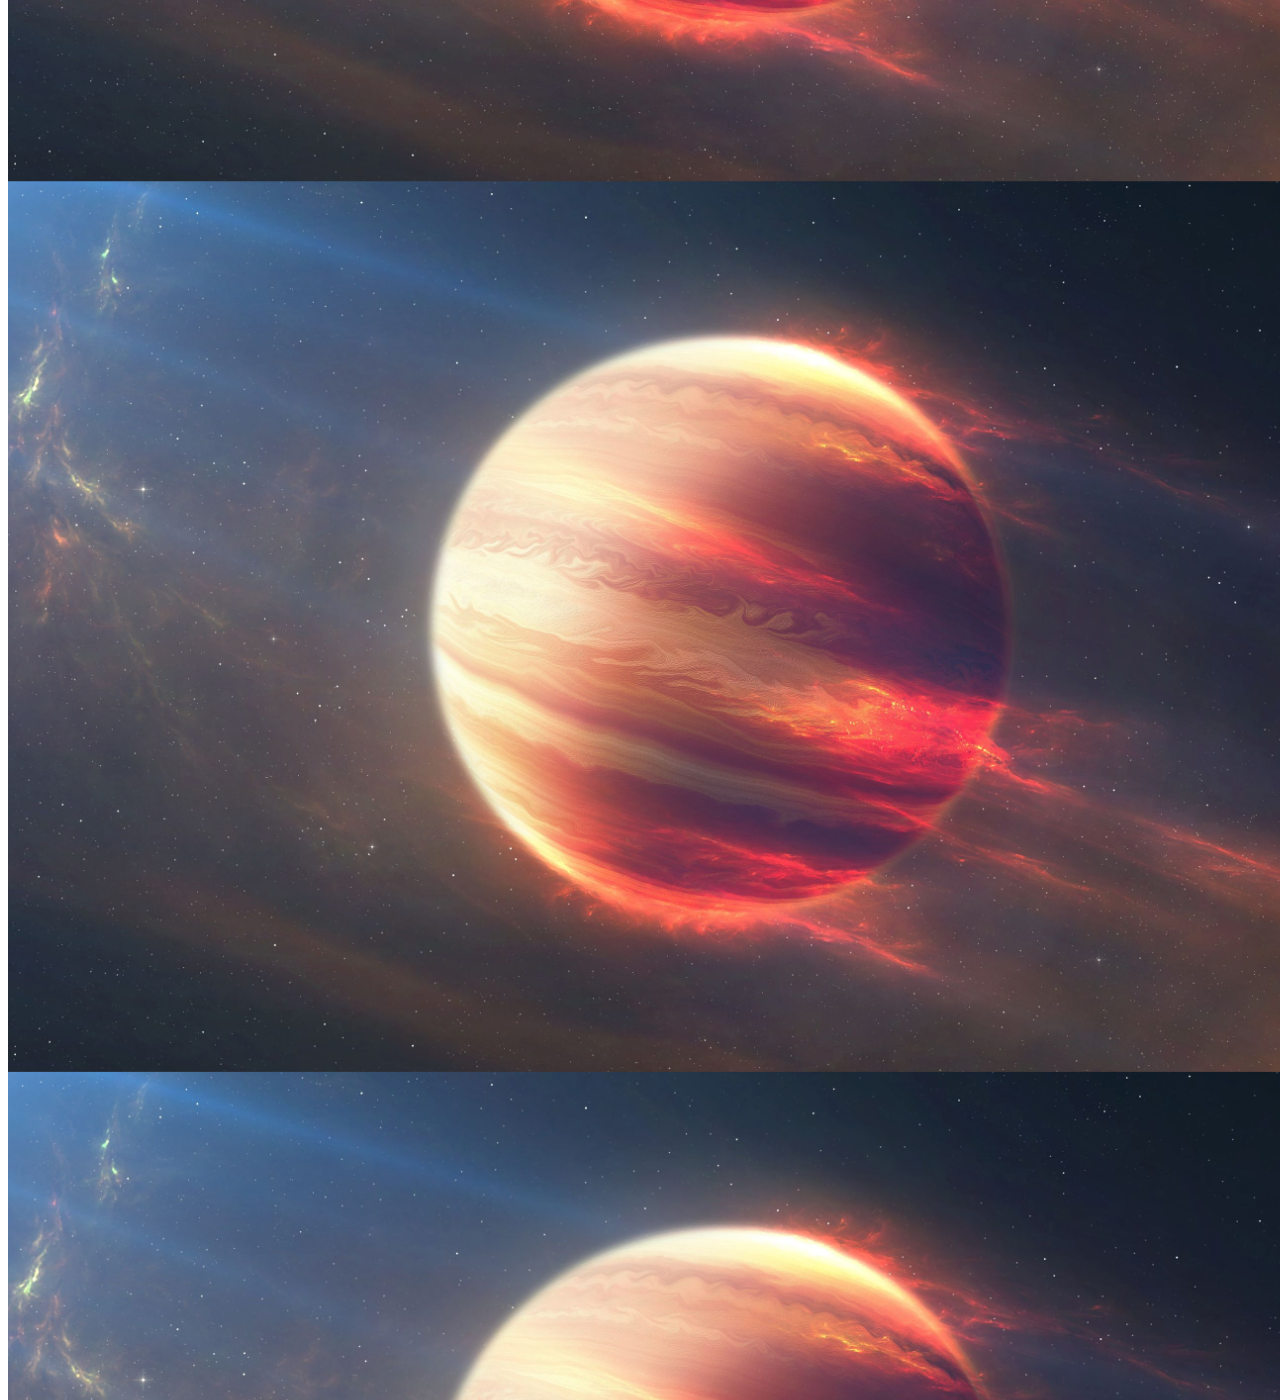
==== commit 0098e7b4: "Merge branch 'main' of https://github.com/gabrielparagao/MOTNAweb" ====
--- a/First.html
+++ b/First.html
@@ -6,25 +6,62 @@
     <meta name="viewport" content="width=device-width, initial-scale=1" />
     <title>Myths of the New Age</title>
     <link rel="canonical" href="https://glitch-hello-website.glitch.me/" />
-    <link rel="stylesheet" href="Style.css" />
+    <link rel="stylesheet" href="First.css" />
   </head>
-  <body>
-    <img src="Assets/JourneyAcrosstheSky.jpg"
-    width="1425px">
-    <img src="Assets/JourneyAcrosstheSky2.jpg"
-    width="1425px">
-    <img src="Assets/JourneyAcrosstheSky3.jpg"
-    width="1425px">
-    <img src="Assets/JourneyAcrosstheSky4.jpg"
-    width="1425px">
-    <img src="Assets/JourneyAcrosstheSky5.jpg"
-    width="1425px">
-    <img src="Assets/JourneyAcrosstheSky6.jpg"
-    width="1425px">
-    <img src="Assets/JourneyAcrosstheSky7.jpg"
-    width="1425px">
-    <img src="Assets/JourneyAcrosstheSky8.jpg"
-    width="1425px">
-    <img src="Assets/JourneyAcrosstheSky9.jpg"
-    width="1425px">
-  </body>+<body>
+    <div class="square"><div class="reading"></div></div>
+</body>
+  <p id="text">
+And every breath she took<br>
+Make life<br>
+And all the stars created light<br>
+And brightly burn scorched<br>
+Icarus wings<br>
+And he grew widely<br>
+Her first love made her heart march<br>
+None before had burned so<br>
+Intense passion and caring love<br>
+In fervorous fashion<br>
+His fire burned low<br>
+For his love was not about bursting<br>
+But about control<br>
+And in careful<br>
+Fingers trail lighting<br>
+Making love<br>
+Threading lightly<br>
+For each touch burned true<br>
+And all desire turned fuel<br>
+And in holy sacrifice<br>
+Human ritual or not<br>
+In crazy euphoria<br>
+In her love she made a God<br>
+No cloud could block his bliss<br>
+All shadows were cast by it<br>
+All beings bathed and needed<br>
+Its warmth, its touch<br>
+It’s breath<br>
+And you can follow<br> 
+But reach in no amount of steps<br>
+No one can touch<br>
+Or her path ever thread<br>
+She was the one he ever loved<br>
+And much loved back<br>
+Who call Amún<br>
+Apollo<br>
+Sól<br>
+Worshiped and loved by all<br>
+But she’d rather not name him<br>
+Love let freed of owning<br>
+And it was beautiful, but<br>
+Even if he burst in gold<br>
+In super nova explosion<br>
+Even if he created a black hole<br>
+She would shine stronger<br>
+Even if he burned to the last of his tank<br>
+She could’ve burned longer<br>
+And though he tried to make her stay<br>
+She burned blue<br>
+For she created the sun<br>
+In the first dawn of her moon<br>
+</p>
+</html>--- a/First.css
+++ b/First.css
@@ -0,0 +1,38 @@
+@import url('https://fonts.googleapis.com/css2?family=Amatic+SC:wght@700&display=swap');
+@import url('https://fonts.googleapis.com/css2?family=Amatic+SC:wght@700&family=Cinzel:wght@500&display=swap');
+
+.square {
+  background-image: url("Assets/11.jpg");
+  background-size: 1425px;
+  width: 1425px;
+  height: 3000px;
+  position: absolute;
+  top: 0px;
+  z-index: -3;
+}
+.reading {
+  background-color: rgb(250, 170, 129);
+  width: 1425px;
+  height: 250px;
+  position: fixed;
+  top: 15vw;
+}
+#text {
+  position: absolute;
+  top: 15vw;
+  font-size: x-large;
+  color: rgb(10, 113, 239);
+}
+
+a:link {
+  color: plum;
+}
+a:visited {
+  color: burlywood;
+}
+a:hover {
+  color: hotpink;
+}
+a:active {
+  color: blue;
+}